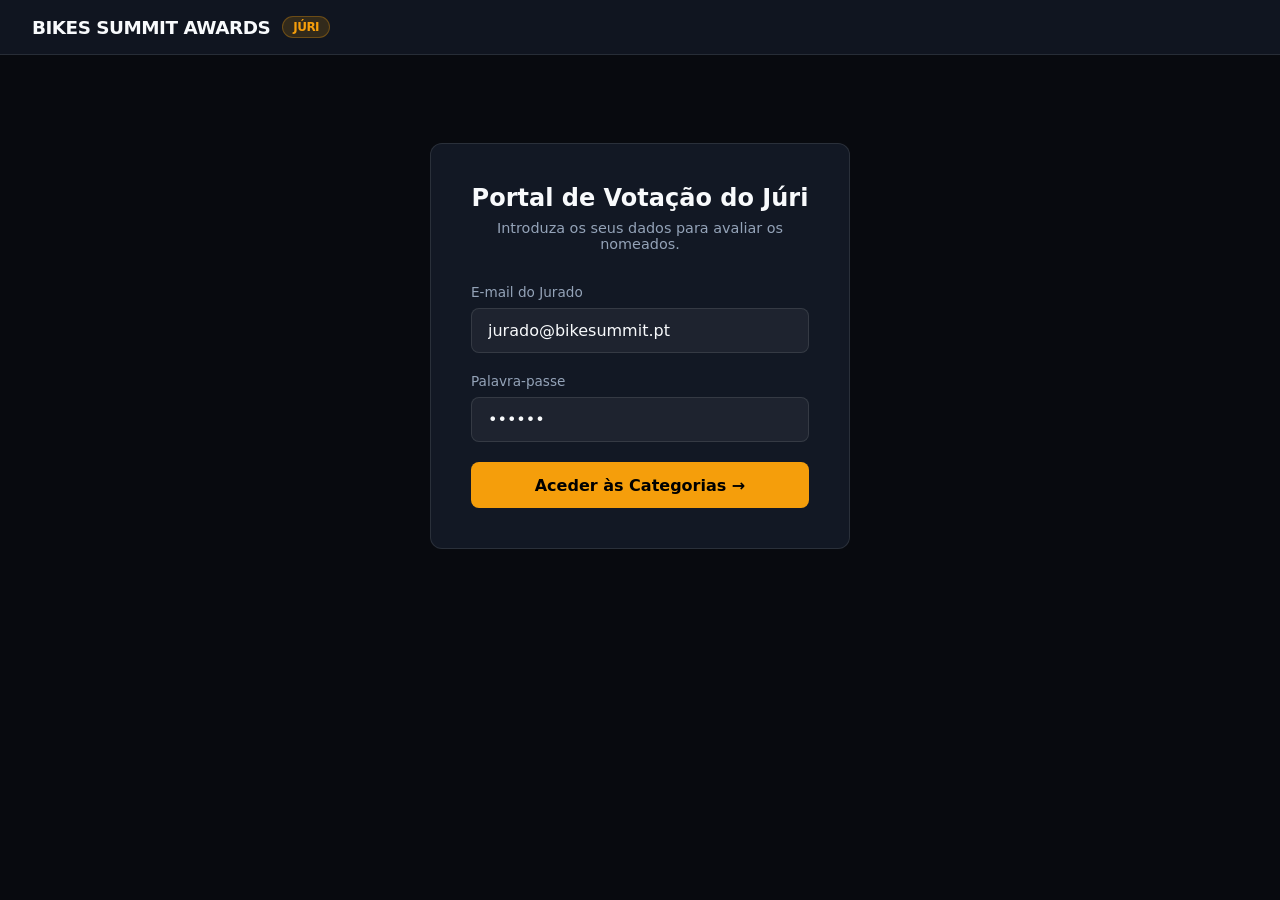
==== jurado/index.html @ 0ef6149d "Rename jurado.html to index.html" ====
<!DOCTYPE html>
<html lang="pt">
<head>
  <meta charset="UTF-8">
  <meta name="viewport" content="width=device-width, initial-scale=1.0">
  <title>Bikes Summit Awards — Portal de Votação do Júri</title>
  <style>
    :root {
      --bg-dark: #080a0f;
      --bg-card: #121824;
      --bg-card-inner: #0b0e17;
      --border-color: rgba(255, 255, 255, 0.1);
      --text-main: #f8fafc;
      --text-muted: #94a3b8;
      --accent-gold: #f59e0b;
      --accent-gold-hover: #d97706;
      --accent-green: #10b981;
      --accent-red: #ef4444;
      --accent-purple: #8b5cf6;
      --radius: 12px;
      --font: system-ui, -apple-system, BlinkMacSystemFont, 'Segoe UI', Roboto, sans-serif;
    }

    * { box-sizing: border-box; margin: 0; padding: 0; font-family: var(--font); }
    body { background-color: var(--bg-dark); color: var(--text-main); min-height: 100vh; display: flex; flex-direction: column; }

    header {
      background-color: rgba(18, 24, 36, 0.85);
      backdrop-filter: blur(12px);
      border-bottom: 1px solid var(--border-color);
      padding: 1rem 2rem;
      position: sticky;
      top: 0;
      z-index: 100;
      display: flex;
      justify-content: space-between;
      align-items: center;
    }

    .brand { display: flex; align-items: center; gap: 12px; font-weight: 800; font-size: 1.15rem; letter-spacing: -0.5px; }
    .brand-badge {
      background: rgba(245, 158, 11, 0.15);
      color: var(--accent-gold);
      border: 1px solid rgba(245, 158, 11, 0.3);
      padding: 3px 10px;
      border-radius: 20px;
      font-size: 0.75rem;
      text-transform: uppercase;
      font-weight: 700;
    }

    .user-info { display: none; align-items: center; gap: 16px; }
    .user-email { font-size: 0.875rem; color: var(--text-muted); }
    .btn-logout {
      background: transparent; border: 1px solid var(--border-color);
      color: var(--text-muted); padding: 6px 14px; border-radius: 6px; cursor: pointer;
    }

    .container { max-width: 1240px; width: 100%; margin: 0 auto; padding: 2.5rem 1.5rem; flex: 1; }
    .view-screen { display: none; }
    .view-screen.active { display: block; }

    /* Login */
    .login-wrapper {
      max-width: 420px; margin: 3rem auto; background: var(--bg-card);
      border: 1px solid var(--border-color); border-radius: var(--radius); padding: 2.5rem;
    }
    .login-header { text-align: center; margin-bottom: 2rem; }
    .form-group { margin-bottom: 1.25rem; }
    .form-group label { display: block; font-size: 0.85rem; margin-bottom: 0.5rem; color: var(--text-muted); }
    .form-group input {
      width: 100%; padding: 0.75rem 1rem; background: rgba(255, 255, 255, 0.05);
      border: 1px solid var(--border-color); border-radius: 8px; color: var(--text-main); font-size: 1rem;
    }

    .btn-primary {
      width: 100%; background: var(--accent-gold); color: #000; font-weight: 700;
      padding: 0.85rem; border: none; border-radius: 8px; cursor: pointer; font-size: 1rem;
    }

    /* Dashboard */
    .page-title { font-size: 2rem; font-weight: 800; margin-bottom: 0.5rem; }
    .page-subtitle { color: var(--text-muted); font-size: 1rem; margin-bottom: 2rem; }
    .categories-grid { display: grid; grid-template-columns: repeat(auto-fill, minmax(360px, 1fr)); gap: 1.5rem; }

    .category-card {
      background: var(--bg-card); border: 1px solid var(--border-color);
      border-radius: var(--radius); padding: 1.75rem; display: flex; flex-direction: column; justify-content: space-between;
      transition: transform 0.2s, border-color 0.2s;
    }
    .category-card:hover { border-color: rgba(245, 158, 11, 0.4); transform: translateY(-3px); }

    .category-type-tag {
      font-size: 0.7rem; font-weight: 700; text-transform: uppercase; padding: 3px 8px; border-radius: 4px; display: inline-block; margin-bottom: 0.75rem;
    }
    .type-juri { background: rgba(245, 158, 11, 0.15); color: var(--accent-gold); border: 1px solid rgba(245, 158, 11, 0.3); }
    .type-popular { background: rgba(139, 92, 246, 0.15); color: var(--accent-purple); border: 1px solid rgba(139, 92, 246, 0.3); }

    .category-title { font-size: 1.2rem; font-weight: 700; margin-bottom: 0.5rem; }
    .category-desc { color: var(--text-muted); font-size: 0.875rem; margin-bottom: 1.5rem; line-height: 1.4; }

    .status-badge { font-size: 0.75rem; font-weight: 700; padding: 3px 8px; border-radius: 10px; text-transform: uppercase; }
    .status-pending { background: rgba(148, 163, 184, 0.15); color: var(--text-muted); }
    .status-completed { background: rgba(16, 185, 129, 0.15); color: var(--accent-green); }

    .btn-secondary {
      background: rgba(255, 255, 255, 0.05); border: 1px solid var(--border-color);
      color: var(--text-main); padding: 0.75rem 1rem; border-radius: 8px; cursor: pointer; font-weight: 600; width: 100%;
    }

    /* Voting View */
    .voting-header { display: flex; justify-content: space-between; align-items: flex-start; margin-bottom: 2rem; flex-wrap: wrap; gap: 1rem; }
    .back-btn { background: transparent; border: none; color: var(--accent-gold); font-weight: 600; cursor: pointer; margin-bottom: 0.5rem; }
    
    .counter-box {
      background: rgba(245, 158, 11, 0.1); border: 1px solid rgba(245, 158, 11, 0.3);
      padding: 0.75rem 1.25rem; border-radius: var(--radius); text-align: right;
    }

    .nominees-list { display: flex; flex-direction: column; gap: 1.5rem; margin-bottom: 2.5rem; }
    
    .nominee-card {
      background: var(--bg-card); border: 1px solid var(--border-color);
      border-radius: var(--radius); overflow: hidden; display: flex; flex-direction: column; transition: all 0.2s;
    }
    .nominee-card.approved { border-color: var(--accent-green); }
    .nominee-card.rejected { border-color: var(--accent-red); opacity: 0.6; }

    /* Layout Ajustado da Linha de Cabeçalho do Nomeado */
    .nominee-header-row {
      display: flex; justify-content: space-between; align-items: center; gap: 1.5rem; padding: 1.25rem; border-bottom: 1px solid var(--border-color);
      flex-wrap: wrap;
    }
    
    .nominee-info-group {
      display: flex; align-items: center; gap: 1.25rem; flex: 1; min-width: 280px;
    }

    .nominee-img-thumb {
      width: 90px; height: 90px; border-radius: 8px; background: #1e293b center/cover; flex-shrink: 0;
    }

    .nominee-main-info { flex: 1; }
    .nominee-title { font-weight: 700; font-size: 1.2rem; margin-bottom: 0.2rem; }
    .nominee-sub { color: var(--accent-gold); font-size: 0.8rem; font-weight: 600; text-transform: uppercase; margin-bottom: 0.4rem; }
    .nominee-desc { color: var(--text-muted); font-size: 0.875rem; line-height: 1.4; }

    /* Botões de Ação Perfeitamente Alinhados */
    .vote-actions {
      display: flex; align-items: center; gap: 0.75rem; flex-shrink: 0; margin-left: auto;
    }

    .btn-action {
      min-width: 115px; height: 42px; display: inline-flex; align-items: center; justify-content: center; gap: 6px;
      padding: 0 1.25rem; border-radius: 8px; border: 1px solid var(--border-color);
      background: rgba(255, 255, 255, 0.03); color: var(--text-muted); font-weight: 700; cursor: pointer;
      font-size: 0.875rem; transition: all 0.2s ease; white-space: nowrap;
    }
    .btn-action.approve:hover, .btn-action.approve.active { background: var(--accent-green); color: #000; border-color: var(--accent-green); }
    .btn-action.reject:hover, .btn-action.reject.active { background: var(--accent-red); color: #fff; border-color: var(--accent-red); }

    /* Caixa de Declaração de Apoio */
    .declaration-box {
      background: var(--bg-card-inner); border-top: 1px solid var(--border-color);
      padding: 1.25rem; font-size: 0.875rem; line-height: 1.6; color: #cbd5e1;
    }

    .declaration-header {
      display: flex; justify-content: space-between; align-items: center; margin-bottom: 0.75rem;
    }

    .declaration-title {
      font-size: 0.85rem; font-weight: 700; color: var(--accent-gold); text-transform: uppercase;
      letter-spacing: 0.5px; display: flex; align-items: center; gap: 6px;
    }

    .declaration-text {
      max-height: 180px; overflow-y: auto; padding-right: 0.5rem; color: #94a3b8; font-style: normal;
    }
    
    .declaration-text::-webkit-scrollbar { width: 4px; }
    .declaration-text::-webkit-scrollbar-thumb { background: rgba(255,255,255,0.2); border-radius: 4px; }

    .bottom-bar {
      position: sticky; bottom: 1.5rem; background: rgba(18, 24, 36, 0.95);
      border: 1px solid var(--border-color); border-radius: var(--radius); padding: 1.25rem 2rem;
      display: flex; justify-content: space-between; align-items: center; backdrop-filter: blur(10px);
    }
  </style>
</head>
<body>

  <header>
    <div class="brand">
      <span>BIKES SUMMIT AWARDS</span>
      <span class="brand-badge">Júri</span>
    </div>
    <div class="user-info" id="userInfo">
      <span class="user-email" id="displayEmail">jurado@bikesummit.pt</span>
      <button class="btn-logout" onclick="logout()">Sair</button>
    </div>
  </header>

  <div class="container">

    <div id="loginView" class="view-screen active">
      <div class="login-wrapper">
        <div class="login-header">
          <h2>Portal de Votação do Júri</h2>
          <p style="color: var(--text-muted); font-size: 0.9rem; margin-top: 0.5rem;">Introduza os seus dados para avaliar os nomeados.</p>
        </div>
        <form onsubmit="handleLogin(event)">
          <div class="form-group">
            <label>E-mail do Jurado</label>
            <input type="email" id="email" value="jurado@bikesummit.pt" required>
          </div>
          <div class="form-group">
            <label>Palavra-passe</label>
            <input type="password" value="123456" required>
          </div>
          <button type="submit" class="btn-primary">Aceder às Categorias →</button>
        </form>
      </div>
    </div>

    <div id="categoriesView" class="view-screen">
      <h1 class="page-title">Categorias em Avaliação</h1>
      <p class="page-subtitle">Examine a Declaração de Apoio de cada candidatura e aprove todos os nomeados com mérito demonstrado.</p>
      <div class="categories-grid" id="categoriesGrid"></div>
    </div>

    <div id="nomineesView" class="view-screen">
      <div class="voting-header">
        <div>
          <button class="back-btn" onclick="showCategories()">← Voltar às Categorias</button>
          <h1 class="page-title" id="currentCategoryTitle">Categoria</h1>
          <span id="currentCategoryType" class="category-type-tag"></span>
        </div>
        <div class="counter-box">
          <div style="font-size: 0.8rem; color: var(--text-muted);">Aprovados nesta categoria</div>
          <div style="font-size: 1.5rem; font-weight: 800; color: var(--accent-green);" id="approvedCount">0</div>
        </div>
      </div>

      <div class="nominees-list" id="nomineesGrid"></div>

      <div class="bottom-bar">
        <div style="font-size: 0.875rem; color: var(--text-muted);" id="ruleExplanation"></div>
        <button class="btn-primary" style="width: auto; padding: 0.75rem 2rem;" onclick="saveCategoryVotes()">
          Finalizar Categoria
        </button>
      </div>
    </div>

  </div>

  <script>
    const sampleDeclarationText1 = `A candidatura da Specialized Portugal destaca-se pelo trabalho rigoroso e de liderança demonstrado na indústria do ciclismo nacional ao longo do último ano. No que respeita ao critério de Inovação de Produto e Engenharia, a entidade evidenciou um nível de excelência notável através da introdução de soluções de assistência elétrica de última geração e quadros com geometria otimizada, garantindo ganhos significativos em segurança, ergonomia e eficiência aerodinâmica.

Em termos de Impacto no Mercado e Desenvolvimento do Retalho, a marca implementou um plano estratégico de capacitação das lojas parceiras em território nacional, promovendo um serviço técnico pós-venda padronizado e de alta fidelidade que elevou substancialmente a satisfação do consumidor final.

Adicionalmente, cumpre salientar o mérito no critério de Responsabilidade Social e Promoção da Modalidade. A candidatura comprovou o investimento ativo em programas de consciencialização rodoviária para ciclistas urbanos e o patrocínio direto a formações jovens de ciclismo de formação. Todas as metas de sustentabilidade propostas no regulamento foram amplamente superadas, com a transição para embalagens 100% recicláveis na distribuição nacional. Pela consistência técnica, visão de futuro e contribuição inequívoca para o ecossistema do ciclismo em Portugal, esta indicação reúne todos os requisitos para ser reconhecida com o galardão do Bikes Summit Awards.`;

    const sampleDeclarationText2 = `O Douro Granfondo apresenta uma candidatura exemplar que consubstancia a máxima expressão de qualidade organizacional, apuro técnico e valorização do património nacional através do desporto. Atendendo aos critérios de Qualidade Organizacional e Segurança, a estrutura do evento demonstrou capacidade de gestão logística de topo, mobilizando meios de socorro, corte rodoviário articulado com as forças de segurança e uma rede de abastecimentos rigorosamente planeada para mais de 3.000 atletas.

No vetor do Impacto Económico e Turístico, a iniciativa comprovou um preenchimento hoteleiro superior a 95% em toda a região do Alto Douro Vinhateiro durante o fim de semana da prova, gerando um retorno financeiro direto de elevado relevo para a restauração e comércio local.

Relativamente à Experiência do Participante e Inclusão, os inquéritos de satisfação anexados à candidatura evidenciam um índice de aprovação global de 94%, destacando a excelência do acolhimento, a sinalização exemplar dos percursos e o incentivo à participação de atletas femininas através de pelotões de apoio dedicados. A aposta na neutralidade de carbono do evento, com recolha seletiva de resíduos em todos os pontos do percurso, consolida o seu caráter inovador e sustentável, justificando integralmente o mérito para atribuição do prémio nesta edição.`;

    const sampleDeclarationText3 = `A candidatura do SRAM Transmission T-Type reflete uma verdadeira revolução na mecânica de transmissões para BTT. Sob os critérios de Inovação Disruptiva e Resistência Mecânica, a eliminação do carreteto de desafinação (patim) tradicional e a fixação direta ao eixo da roda estabeleceu um novo padrão de fiabilidade em condições extremas de piso e lama.

No que concerne ao Critério de Aplicabilidade e Segurança do Utilizador, os testes práticos demonstraram trocas de mudança fluidas sob carga máxima sem perda de tração ou desgaste prematuro da corrente. A facilidade de configuração e a integração com ecossistemas eletrónicos de telemetria reforçam a relevância técnica deste produto para atletas amadores e profissionais. Por estes fundamentos e pelo impacto gerado na indústria global, a indicação apresenta mérito indiscutível.`;

    const sampleDeclarationText4 = `A candidatura da Bikes & Beer Store evidencia um modelo de negócio inovador que reinventou o conceito de loja de bicicletas tradicional em Portugal. Nos critérios de Atendimento e Experiência do Cliente, o espaço combina uma oficina técnica certificada com uma zona comunitária de convivência para ciclistas, aumentando a taxa de retenção de clientes em 40% no último ano.

A nível de Responsabilidade Local e Atividades Comunitárias, o retalhista dinamiza passeios semanais gratuitos, workshops de mecânica básica para iniciantes e campanhas de promoção da mobilidade suave. A avaliação de satisfação do consumidor e o acompanhamento pós-venda exemplares justificam plenary o reconhecimento nesta categoria.`;

    const sampleDeclarationText5 = `O atleta destacou-se nesta temporada por uma prestação desportiva irrepreensível no panorama internacional, conquistando posições de pódio em etapas do circuito mundial e elevando as cores nacionais. Quanto aos critérios de Desempenho Desportivo e Fair Play, evidenciou constante resiliência, espírito de equipa e conduta ética irrepreensível perante adversários e regulamentos.

Adicionalmente, tem sido uma figura ativa na promoção do desporto jovem, participando voluntariamente em palestras de motivação e treinos abertos a escolas de ciclismo local. O seu compromisso com os valores do desporto faz desta candidatura uma referência indiscutível para o prémio do Júri.`;

    const sampleDeclarationText6 = `A iniciativa Ciclismo para Todos destacou-se pelo impacto direto na integração social e promoção da acessibilidade através da bicicleta. Atendendo aos critérios de Impacto Social e Sustentabilidade, o projeto adaptou dezenas de triciclos e bicicletas para pessoas com mobilidade reduzida, permitindo a utilização gratuita em parques urbanos e ciclovias regionais.

O envolvimento de voluntários comunitários e a parceria com instituições de solidariedade social garantiram uma abrangência superior a 1.200 beneficiários diretos ao longo dos últimos doze meses. A fundamentação apresentada demonstra um valor transformador e humanitário excecional.`;

    const categories = [
      {
        id: 'cat-1',
        title: 'Marca de Bicicletas do Ano',
        type: 'juri',
        ruleText: '🏆 Decisão do Júri: Os 3 candidatos mais votados no total dos júris sobem ao Pódio (1º, 2º e 3º Lugar).',
        description: 'Marcas que se destacaram em inovação, desempenho no mercado e qualidade de construção.',
        status: 'pending',
        nominees: [
          { id: 'n101', name: 'Specialized Portugal', sub: 'Estrada & E-Bikes', desc: 'Lançamento de modelos de alta performance e investimento em lojas parceiras.', img: 'https://images.unsplash.com/photo-1485965120184-e220f721d03e?w=400&q=80', declaration: sampleDeclarationText1, status: null },
          { id: 'n102', name: 'Canyon Bicycles', sub: 'Inovação Direta', desc: 'Expansão da rede de oficinas autorizadas e quadros ultraleves.', img: 'https://images.unsplash.com/photo-1532298229144-0ec0c57515c7?w=400&q=80', declaration: sampleDeclarationText1, status: null },
          { id: 'n103', name: 'Orbea', sub: 'Personalização', desc: 'Programa MyO e forte ligação às comunidades de gravel.', img: 'https://images.unsplash.com/photo-1507035895480-2b3156c31fc8?w=400&q=80', declaration: sampleDeclarationText1, status: null },
          { id: 'n104', name: 'Trek Bicycles', sub: 'Segurança & BTT', desc: 'Implementação global de tecnologia de proteção e novas geometrias.', img: 'https://images.unsplash.com/photo-1576435728678-68d0fbf94e91?w=400&q=80', declaration: sampleDeclarationText1, status: null }
        ]
      },
      {
        id: 'cat-2',
        title: 'Evento do Ano',
        type: 'popular',
        ruleText: '🗳️ Seleção para Voto Popular: Os 5 mais votados pelo Júri avançam para a votação do público.',
        description: 'Provas, granfondos ou festivais de ciclismo com maior impacto e organização técnica exemplar.',
        status: 'pending',
        nominees: [
          { id: 'n201', name: 'Douro Granfondo', sub: 'Estrada', desc: 'Mais de 3.000 participantes numa das etapas mais cénicas do país.', img: 'https://images.unsplash.com/photo-1511994298241-608e28f14fde?w=400&q=80', declaration: sampleDeclarationText2, status: null },
          { id: 'n202', name: 'Algarve Bike Challenge', sub: 'BTT Etapas', desc: 'Prova de referência internacional por etapas no sul de Portugal.', img: 'https://images.unsplash.com/photo-1576435728678-68d0fbf94e91?w=400&q=80', declaration: sampleDeclarationText2, status: null },
          { id: 'n203', name: 'Lisboa Bike Camp', sub: 'Urbano & Festival', desc: 'Feira, workshops e mobilidade ativa no centro da capital.', img: 'https://images.unsplash.com/photo-1485965120184-e220f721d03e?w=400&q=80', declaration: sampleDeclarationText2, status: null },
          { id: 'n204', name: 'Gravel Azores Challenge', sub: 'Gravel / Aventura', desc: 'Experiência única nas paisagens vulcânicas das ilhas.', img: 'https://images.unsplash.com/photo-1507035895480-2b3156c31fc8?w=400&q=80', declaration: sampleDeclarationText2, status: null }
        ]
      },
      {
        id: 'cat-3',
        title: 'Inovação Tecnológica',
        type: 'juri',
        ruleText: '🏆 Decisão do Júri: Os 3 candidatos mais votados no total dos júris sobem ao Pódio (1º, 2º e 3º Lugar).',
        description: 'Componentes, gadgets ou soluções digitais que revolucionaram o setor do ciclismo.',
        status: 'pending',
        nominees: [
          { id: 'n301', name: 'SRAM Transmission T-Type', sub: 'Transmissão', desc: 'Design sem dropout com fixação direta ao eixo do quadro.', img: 'https://images.unsplash.com/photo-1576435728678-68d0fbf94e91?w=400&q=80', declaration: sampleDeclarationText3, status: null },
          { id: 'n302', name: 'Garmin Varia Camera Radar', sub: 'Segurança', desc: 'Radar de aproximação traseira com gravação contínua em HD.', img: 'https://images.unsplash.com/photo-1507035895480-2b3156c31fc8?w=400&q=80', declaration: sampleDeclarationText3, status: null },
          { id: 'n303', name: 'Bosch ABS eBike', sub: 'Travagem', desc: 'Sistema antibloqueio adaptado para e-bikes urbanas e de carga.', img: 'https://images.unsplash.com/photo-1511994298241-608e28f14fde?w=400&q=80', declaration: sampleDeclarationText3, status: null }
        ]
      },
      {
        id: 'cat-4',
        title: 'Loja / Retalhista do Ano',
        type: 'popular',
        ruleText: '🗳️ Seleção para Voto Popular: Os 5 mais votados pelo Júri avançam para a votação do público.',
        description: 'Lojas físicas ou online que se destacam pelo serviço, apoio técnico e experiência de cliente.',
        status: 'pending',
        nominees: [
          { id: 'n401', name: 'Bikes & Beer Store', sub: 'Conceito / Lisboa', desc: 'Oficina especializada associada a espaço de convivência para ciclistas.', img: 'https://images.unsplash.com/photo-1532298229144-0ec0c57515c7?w=400&q=80', declaration: sampleDeclarationText4, status: null },
          { id: 'n402', name: 'Cilindro Bike Shop', sub: 'Porto', desc: 'Serviço de biomecânica avançado e atendimento personalizado.', img: 'https://images.unsplash.com/photo-1485965120184-e220f721d03e?w=400&q=80', declaration: sampleDeclarationText4, status: null },
          { id: 'n403', name: 'VeloDigital Online', sub: 'E-commerce', desc: 'Entregas em 24h e suporte ao cliente em tempo real.', img: 'https://images.unsplash.com/photo-1576435728678-68d0fbf94e91?w=400&q=80', declaration: sampleDeclarationText4, status: null }
        ]
      },
      {
        id: 'cat-5',
        title: 'Atleta do Ano',
        type: 'juri',
        ruleText: '🏆 Decisão do Júri: Os 3 candidatos mais votados no total dos júris sobem ao Pódio (1º, 2º e 3º Lugar).',
        description: 'Ciclistas que demonstraram resultados desportivos excecionais e valores éticos exemplares.',
        status: 'pending',
        nominees: [
          { id: 'n501', name: 'João Almeida', sub: 'Ciclismo de Estrada', desc: 'Resultados de topo em grandes voltas e provas internacionais.', img: 'https://images.unsplash.com/photo-1507035895480-2b3156c31fc8?w=400&q=80', declaration: sampleDeclarationText5, status: null },
          { id: 'n502', name: 'Iúri Leitão', sub: 'Pista & Estrada', desc: 'Títulos mundiais e europeus no ciclismo de pista.', img: 'https://images.unsplash.com/photo-1511994298241-608e28f14fde?w=400&q=80', declaration: sampleDeclarationText5, status: null },
          { id: 'n503', name: 'Raquel Queirós', sub: 'BTT Cross-Country', desc: 'Domínio nacional e presença assídua na Taça do Mundo.', img: 'https://images.unsplash.com/photo-1532298229144-0ec0c57515c7?w=400&q=80', declaration: sampleDeclarationText5, status: null }
        ]
      },
      {
        id: 'cat-6',
        title: 'Projeto Social & Sustentabilidade',
        type: 'popular',
        ruleText: '🗳️ Seleção para Voto Popular: Os 5 mais votados pelo Júri avançam para a votação do público.',
        description: 'Projetos e iniciativas de impacto social, mobilidade sustentável e inclusão através da bicicleta.',
        status: 'pending',
        nominees: [
          { id: 'n601', name: 'Ciclismo para Todos', sub: 'Inclusão Social', desc: 'Adaptação de bicicletas para pessoas com mobilidade reduzida.', img: 'https://images.unsplash.com/photo-1485965120184-e220f721d03e?w=400&q=80', declaration: sampleDeclarationText6, status: null },
          { id: 'n602', name: 'Escolas de Pedal Sustentável', sub: 'Educação', desc: 'Formação rodoviária e incentivo ao uso da bicicleta em escolas primárias.', img: 'https://images.unsplash.com/photo-1576435728678-68d0fbf94e91?w=400&q=80', declaration: sampleDeclarationText6, status: null },
          { id: 'n603', name: 'Oficinas Comunitárias Recicla-Bike', sub: 'Economia Circular', desc: 'Recuperação e doação de bicicletas usadas para comunidades vulneráveis.', img: 'https://images.unsplash.com/photo-1507035895480-2b3156c31fc8?w=400&q=80', declaration: sampleDeclarationText6, status: null }
        ]
      }
    ];

    let currentCategoryId = null;

    function switchScreen(id) {
      document.querySelectorAll('.view-screen').forEach(e => e.classList.remove('active'));
      document.getElementById(id).classList.add('active');
    }

    function handleLogin(e) {
      e.preventDefault();
      document.getElementById('displayEmail').innerText = document.getElementById('email').value;
      document.getElementById('userInfo').style.display = 'flex';
      renderCategories();
      switchScreen('categoriesView');
    }

    function logout() {
      document.getElementById('userInfo').style.display = 'none';
      switchScreen('loginView');
    }

    function renderCategories() {
      const grid = document.getElementById('categoriesGrid');
      grid.innerHTML = categories.map(cat => {
        const approvedCount = cat.nominees.filter(n => n.status === 'approved').length;
        const typeBadge = cat.type === 'juri' 
          ? '<span class="category-type-tag type-juri">🏆 Decisão do Júri (Top 3)</span>'
          : '<span class="category-type-tag type-popular">🗳️ Apuramento Público (Top 5)</span>';

        const statusBadge = cat.status === 'completed'
          ? '<span class="status-badge status-completed">Concluída</span>'
          : '<span class="status-badge status-pending">Pendente</span>';

        return `
          <div class="category-card">
            <div>
              <div style="display:flex; justify-content:space-between; align-items:flex-start;">
                ${typeBadge}
                ${statusBadge}
              </div>
              <h3 class="category-title">${cat.title}</h3>
              <p class="category-desc">${cat.description}</p>
            </div>
            <div>
              <p style="font-size:0.85rem; color:var(--accent-green); margin-bottom:0.75rem; font-weight:700;">
                ✓ ${approvedCount} Indicados Aprovados
              </p>
              <button class="btn-secondary" onclick="openCategory('${cat.id}')">
                ${cat.status === 'completed' ? 'Rever / Alterar Votos' : 'Avaliar Indicados →'}
              </button>
            </div>
          </div>
        `;
      }).join('');
    }

    function openCategory(id) {
      currentCategoryId = id;
      const cat = categories.find(c => c.id === id);
      document.getElementById('currentCategoryTitle').innerText = cat.title;
      
      const typeLabel = document.getElementById('currentCategoryType');
      typeLabel.innerText = cat.type === 'juri' ? 'Decisão Final Júri' : 'Apuramento Voto Popular';
      typeLabel.className = `category-type-tag ${cat.type === 'juri' ? 'type-juri' : 'type-popular'}`;

      document.getElementById('ruleExplanation').innerText = cat.ruleText;

      renderNominees();
      switchScreen('nomineesView');
    }

    function showCategories() {
      renderCategories();
      switchScreen('categoriesView');
    }

    function renderNominees() {
      const cat = categories.find(c => c.id === currentCategoryId);
      const approved = cat.nominees.filter(n => n.status === 'approved').length;
      document.getElementById('approvedCount').innerText = approved;

      const list = document.getElementById('nomineesGrid');
      list.innerHTML = cat.nominees.map(n => {
        let cardClass = 'nominee-card';
        if (n.status === 'approved') cardClass += ' approved';
        if (n.status === 'rejected') cardClass += ' rejected';

        return `
          <div class="${cardClass}">
            <div class="nominee-header-row">
              <div class="nominee-info-group">
                <div class="nominee-img-thumb" style="background-image: url('${n.img}')"></div>
                <div class="nominee-main-info">
                  <h3 class="nominee-title">${n.name}</h3>
                  <div class="nominee-sub">${n.sub}</div>
                  <p class="nominee-desc">${n.desc}</p>
                </div>
              </div>
              <div class="vote-actions">
                <button class="btn-action approve ${n.status === 'approved' ? 'active' : ''}" onclick="toggleVote('${n.id}', 'approved')">
                  ✓ Aprovar
                </button>
                <button class="btn-action reject ${n.status === 'rejected' ? 'active' : ''}" onclick="toggleVote('${n.id}', 'rejected')">
                  ✕ Reprovar
                </button>
              </div>
            </div>
            
            <div class="declaration-box">
              <div class="declaration-header">
                <span class="declaration-title">📜 Declaração de Apoio & Exposição de Mérito (Quem Indica)</span>
                <span style="font-size:0.75rem; color:var(--text-muted);">250 Palavras</span>
              </div>
              <div class="declaration-text">
                ${n.declaration}
              </div>
            </div>
          </div>
        `;
      }).join('');
    }

    function toggleVote(nomineeId, action) {
      const cat = categories.find(c => c.id === currentCategoryId);
      const nominee = cat.nominees.find(n => n.id === nomineeId);

      if (action === 'approved') {
        nominee.status = nominee.status === 'approved' ? null : 'approved';
      } else {
        nominee.status = nominee.status === 'rejected' ? null : 'rejected';
      }

      renderNominees();
    }

    function saveCategoryVotes() {
      const cat = categories.find(c => c.id === currentCategoryId);
      cat.status = 'completed';
      showCategories();
    }
  </script>
</body>
</html>
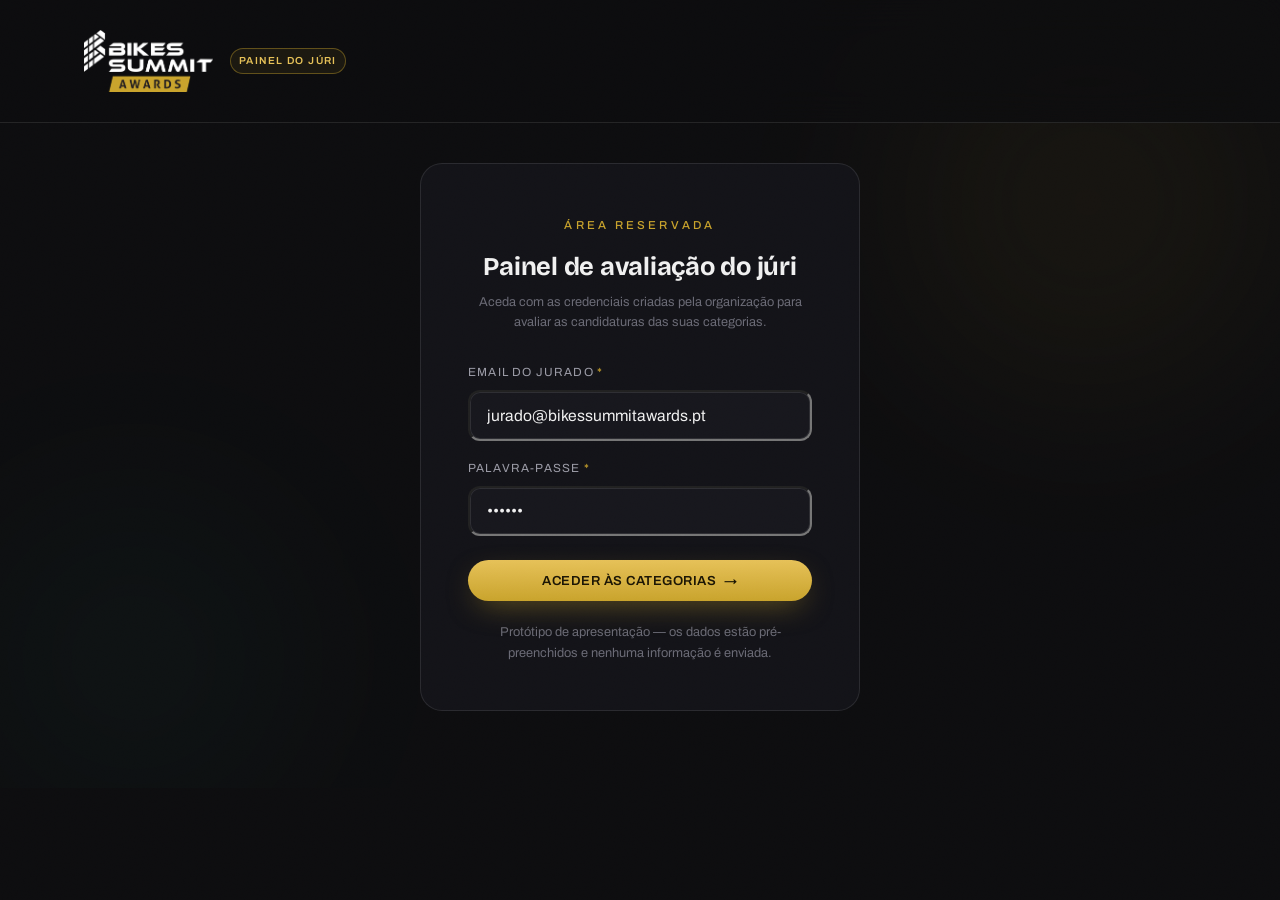
==== commit 237b641b: "Add files via upload" ====
--- a/jurado/index.html
+++ b/jurado/index.html
@@ -1,510 +1,130 @@
 <!DOCTYPE html>
-<html lang="pt">
+<html lang="pt-PT">
 <head>
-  <meta charset="UTF-8">
-  <meta name="viewport" content="width=device-width, initial-scale=1.0">
-  <title>Bikes Summit Awards — Portal de Votação do Júri</title>
-  <style>
-    :root {
-      --bg-dark: #080a0f;
-      --bg-card: #121824;
-      --bg-card-inner: #0b0e17;
-      --border-color: rgba(255, 255, 255, 0.1);
-      --text-main: #f8fafc;
-      --text-muted: #94a3b8;
-      --accent-gold: #f59e0b;
-      --accent-gold-hover: #d97706;
-      --accent-green: #10b981;
-      --accent-red: #ef4444;
-      --accent-purple: #8b5cf6;
-      --radius: 12px;
-      --font: system-ui, -apple-system, BlinkMacSystemFont, 'Segoe UI', Roboto, sans-serif;
-    }
+  <meta charset="UTF-8" />
+  <meta name="viewport" content="width=device-width, initial-scale=1.0" />
+  <meta name="robots" content="noindex, nofollow" />
+  <title>Painel do Júri — Bikes Summit Awards</title>
+  <meta name="description" content="Área reservada aos jurados dos Bikes Summit Awards. Avaliação das candidaturas por categoria." />
+  <link rel="preconnect" href="https://fonts.googleapis.com" />
+  <link rel="preconnect" href="https://fonts.gstatic.com" crossorigin />
+  <link href="https://fonts.googleapis.com/css2?family=Archivo:wght@400;500;600;700&family=Bricolage+Grotesque:opsz,wght@12..96,600;12..96,700;12..96,800&display=swap" rel="stylesheet" />
+  <link rel="stylesheet" href="../assets/css/style.css" />
+  <link rel="stylesheet" href="panel.css" />
+</head>
+<body class="pnl-body">
 
-    * { box-sizing: border-box; margin: 0; padding: 0; font-family: var(--font); }
-    body { background-color: var(--bg-dark); color: var(--text-main); min-height: 100vh; display: flex; flex-direction: column; }
+<!-- [ELEMENTOR] HEADER — painel do júri (área reservada, sem navegação pública) -->
+<header class="bsa-header bsa-header--panel">
+  <div class="bsa-container bsa-header__inner">
+    <a class="bsa-logo" href="../index.html" aria-label="Bikes Summit Awards — início">
+      <img src="../assets/img/logo-light.png" alt="Bikes Summit Awards" />
+    </a>
+    <span class="pnl-tag">Painel do Júri</span>
+    <div class="pnl-user" id="pnl-user" hidden>
+      <span class="pnl-user__mail" id="pnl-mail">jurado@bikessummitawards.pt</span>
+      <button class="bsa-btn bsa-btn--ghost bsa-btn--sm" type="button" id="pnl-logout">Sair</button>
+    </div>
+  </div>
+</header>
 
-    header {
-      background-color: rgba(18, 24, 36, 0.85);
-      backdrop-filter: blur(12px);
-      border-bottom: 1px solid var(--border-color);
-      padding: 1rem 2rem;
-      position: sticky;
-      top: 0;
-      z-index: 100;
-      display: flex;
-      justify-content: space-between;
-      align-items: center;
-    }
+<main class="pnl-main">
+  <div class="bsa-mesh" aria-hidden="true"></div>
 
-    .brand { display: flex; align-items: center; gap: 12px; font-weight: 800; font-size: 1.15rem; letter-spacing: -0.5px; }
-    .brand-badge {
-      background: rgba(245, 158, 11, 0.15);
-      color: var(--accent-gold);
-      border: 1px solid rgba(245, 158, 11, 0.3);
-      padding: 3px 10px;
-      border-radius: 20px;
-      font-size: 0.75rem;
-      text-transform: uppercase;
-      font-weight: 700;
-    }
+  <!-- =========================================================
+       [ELEMENTOR] VISTA 1 — Autenticação
+       ========================================================= -->
+  <section class="pnl-view is-active" id="view-login">
+    <div class="bsa-container pnl-login">
+      <div class="bsa-form-card pnl-login__card">
+        <span class="bsa-eyebrow is-center">Área reservada</span>
+        <h1 class="bsa-h3 pnl-login__title">Painel de avaliação do júri</h1>
+        <p class="bsa-hint pnl-login__sub">Aceda com as credenciais criadas pela organização para avaliar as candidaturas das suas categorias.</p>
 
-    .user-info { display: none; align-items: center; gap: 16px; }
-    .user-email { font-size: 0.875rem; color: var(--text-muted); }
-    .btn-logout {
-      background: transparent; border: 1px solid var(--border-color);
-      color: var(--text-muted); padding: 6px 14px; border-radius: 6px; cursor: pointer;
-    }
+        <form id="pnl-form" class="pnl-form" novalidate>
+          <div class="bsa-field">
+            <label class="bsa-label" for="pnl-email">Email do jurado <span class="req">*</span></label>
+            <input class="bsa-input" id="pnl-email" type="email" value="jurado@bikessummitawards.pt" required />
+          </div>
+          <div class="bsa-field">
+            <label class="bsa-label" for="pnl-pass">Palavra-passe <span class="req">*</span></label>
+            <input class="bsa-input" id="pnl-pass" type="password" value="123456" required />
+          </div>
+          <button class="bsa-btn bsa-btn--gold bsa-btn--block" type="submit">
+            Aceder às categorias <span class="bsa-arrow" aria-hidden="true">→</span>
+          </button>
+        </form>
 
-    .container { max-width: 1240px; width: 100%; margin: 0 auto; padding: 2.5rem 1.5rem; flex: 1; }
-    .view-screen { display: none; }
-    .view-screen.active { display: block; }
-
-    /* Login */
-    .login-wrapper {
-      max-width: 420px; margin: 3rem auto; background: var(--bg-card);
-      border: 1px solid var(--border-color); border-radius: var(--radius); padding: 2.5rem;
-    }
-    .login-header { text-align: center; margin-bottom: 2rem; }
-    .form-group { margin-bottom: 1.25rem; }
-    .form-group label { display: block; font-size: 0.85rem; margin-bottom: 0.5rem; color: var(--text-muted); }
-    .form-group input {
-      width: 100%; padding: 0.75rem 1rem; background: rgba(255, 255, 255, 0.05);
-      border: 1px solid var(--border-color); border-radius: 8px; color: var(--text-main); font-size: 1rem;
-    }
-
-    .btn-primary {
-      width: 100%; background: var(--accent-gold); color: #000; font-weight: 700;
-      padding: 0.85rem; border: none; border-radius: 8px; cursor: pointer; font-size: 1rem;
-    }
-
-    /* Dashboard */
-    .page-title { font-size: 2rem; font-weight: 800; margin-bottom: 0.5rem; }
-    .page-subtitle { color: var(--text-muted); font-size: 1rem; margin-bottom: 2rem; }
-    .categories-grid { display: grid; grid-template-columns: repeat(auto-fill, minmax(360px, 1fr)); gap: 1.5rem; }
-
-    .category-card {
-      background: var(--bg-card); border: 1px solid var(--border-color);
-      border-radius: var(--radius); padding: 1.75rem; display: flex; flex-direction: column; justify-content: space-between;
-      transition: transform 0.2s, border-color 0.2s;
-    }
-    .category-card:hover { border-color: rgba(245, 158, 11, 0.4); transform: translateY(-3px); }
-
-    .category-type-tag {
-      font-size: 0.7rem; font-weight: 700; text-transform: uppercase; padding: 3px 8px; border-radius: 4px; display: inline-block; margin-bottom: 0.75rem;
-    }
-    .type-juri { background: rgba(245, 158, 11, 0.15); color: var(--accent-gold); border: 1px solid rgba(245, 158, 11, 0.3); }
-    .type-popular { background: rgba(139, 92, 246, 0.15); color: var(--accent-purple); border: 1px solid rgba(139, 92, 246, 0.3); }
-
-    .category-title { font-size: 1.2rem; font-weight: 700; margin-bottom: 0.5rem; }
-    .category-desc { color: var(--text-muted); font-size: 0.875rem; margin-bottom: 1.5rem; line-height: 1.4; }
-
-    .status-badge { font-size: 0.75rem; font-weight: 700; padding: 3px 8px; border-radius: 10px; text-transform: uppercase; }
-    .status-pending { background: rgba(148, 163, 184, 0.15); color: var(--text-muted); }
-    .status-completed { background: rgba(16, 185, 129, 0.15); color: var(--accent-green); }
-
-    .btn-secondary {
-      background: rgba(255, 255, 255, 0.05); border: 1px solid var(--border-color);
-      color: var(--text-main); padding: 0.75rem 1rem; border-radius: 8px; cursor: pointer; font-weight: 600; width: 100%;
-    }
-
-    /* Voting View */
-    .voting-header { display: flex; justify-content: space-between; align-items: flex-start; margin-bottom: 2rem; flex-wrap: wrap; gap: 1rem; }
-    .back-btn { background: transparent; border: none; color: var(--accent-gold); font-weight: 600; cursor: pointer; margin-bottom: 0.5rem; }
-    
-    .counter-box {
-      background: rgba(245, 158, 11, 0.1); border: 1px solid rgba(245, 158, 11, 0.3);
-      padding: 0.75rem 1.25rem; border-radius: var(--radius); text-align: right;
-    }
-
-    .nominees-list { display: flex; flex-direction: column; gap: 1.5rem; margin-bottom: 2.5rem; }
-    
-    .nominee-card {
-      background: var(--bg-card); border: 1px solid var(--border-color);
-      border-radius: var(--radius); overflow: hidden; display: flex; flex-direction: column; transition: all 0.2s;
-    }
-    .nominee-card.approved { border-color: var(--accent-green); }
-    .nominee-card.rejected { border-color: var(--accent-red); opacity: 0.6; }
-
-    /* Layout Ajustado da Linha de Cabeçalho do Nomeado */
-    .nominee-header-row {
-      display: flex; justify-content: space-between; align-items: center; gap: 1.5rem; padding: 1.25rem; border-bottom: 1px solid var(--border-color);
-      flex-wrap: wrap;
-    }
-    
-    .nominee-info-group {
-      display: flex; align-items: center; gap: 1.25rem; flex: 1; min-width: 280px;
-    }
-
-    .nominee-img-thumb {
-      width: 90px; height: 90px; border-radius: 8px; background: #1e293b center/cover; flex-shrink: 0;
-    }
-
-    .nominee-main-info { flex: 1; }
-    .nominee-title { font-weight: 700; font-size: 1.2rem; margin-bottom: 0.2rem; }
-    .nominee-sub { color: var(--accent-gold); font-size: 0.8rem; font-weight: 600; text-transform: uppercase; margin-bottom: 0.4rem; }
-    .nominee-desc { color: var(--text-muted); font-size: 0.875rem; line-height: 1.4; }
-
-    /* Botões de Ação Perfeitamente Alinhados */
-    .vote-actions {
-      display: flex; align-items: center; gap: 0.75rem; flex-shrink: 0; margin-left: auto;
-    }
-
-    .btn-action {
-      min-width: 115px; height: 42px; display: inline-flex; align-items: center; justify-content: center; gap: 6px;
-      padding: 0 1.25rem; border-radius: 8px; border: 1px solid var(--border-color);
-      background: rgba(255, 255, 255, 0.03); color: var(--text-muted); font-weight: 700; cursor: pointer;
-      font-size: 0.875rem; transition: all 0.2s ease; white-space: nowrap;
-    }
-    .btn-action.approve:hover, .btn-action.approve.active { background: var(--accent-green); color: #000; border-color: var(--accent-green); }
-    .btn-action.reject:hover, .btn-action.reject.active { background: var(--accent-red); color: #fff; border-color: var(--accent-red); }
-
-    /* Caixa de Declaração de Apoio */
-    .declaration-box {
-      background: var(--bg-card-inner); border-top: 1px solid var(--border-color);
-      padding: 1.25rem; font-size: 0.875rem; line-height: 1.6; color: #cbd5e1;
-    }
-
-    .declaration-header {
-      display: flex; justify-content: space-between; align-items: center; margin-bottom: 0.75rem;
-    }
-
-    .declaration-title {
-      font-size: 0.85rem; font-weight: 700; color: var(--accent-gold); text-transform: uppercase;
-      letter-spacing: 0.5px; display: flex; align-items: center; gap: 6px;
-    }
-
-    .declaration-text {
-      max-height: 180px; overflow-y: auto; padding-right: 0.5rem; color: #94a3b8; font-style: normal;
-    }
-    
-    .declaration-text::-webkit-scrollbar { width: 4px; }
-    .declaration-text::-webkit-scrollbar-thumb { background: rgba(255,255,255,0.2); border-radius: 4px; }
-
-    .bottom-bar {
-      position: sticky; bottom: 1.5rem; background: rgba(18, 24, 36, 0.95);
-      border: 1px solid var(--border-color); border-radius: var(--radius); padding: 1.25rem 2rem;
-      display: flex; justify-content: space-between; align-items: center; backdrop-filter: blur(10px);
-    }
-  </style>
-</head>
-<body>
-
-  <header>
-    <div class="brand">
-      <span>BIKES SUMMIT AWARDS</span>
-      <span class="brand-badge">Júri</span>
-    </div>
-    <div class="user-info" id="userInfo">
-      <span class="user-email" id="displayEmail">jurado@bikesummit.pt</span>
-      <button class="btn-logout" onclick="logout()">Sair</button>
-    </div>
-  </header>
-
-  <div class="container">
-
-    <div id="loginView" class="view-screen active">
-      <div class="login-wrapper">
-        <div class="login-header">
-          <h2>Portal de Votação do Júri</h2>
-          <p style="color: var(--text-muted); font-size: 0.9rem; margin-top: 0.5rem;">Introduza os seus dados para avaliar os nomeados.</p>
-        </div>
-        <form onsubmit="handleLogin(event)">
-          <div class="form-group">
-            <label>E-mail do Jurado</label>
-            <input type="email" id="email" value="jurado@bikesummit.pt" required>
-          </div>
-          <div class="form-group">
-            <label>Palavra-passe</label>
-            <input type="password" value="123456" required>
-          </div>
-          <button type="submit" class="btn-primary">Aceder às Categorias →</button>
-        </form>
+        <p class="bsa-hint pnl-login__note">Protótipo de apresentação — os dados estão pré-preenchidos e nenhuma informação é enviada.</p>
       </div>
     </div>
+  </section>
 
-    <div id="categoriesView" class="view-screen">
-      <h1 class="page-title">Categorias em Avaliação</h1>
-      <p class="page-subtitle">Examine a Declaração de Apoio de cada candidatura e aprove todos os nomeados com mérito demonstrado.</p>
-      <div class="categories-grid" id="categoriesGrid"></div>
-    </div>
-
-    <div id="nomineesView" class="view-screen">
-      <div class="voting-header">
+  <!-- =========================================================
+       [ELEMENTOR] VISTA 2 — Categorias atribuídas
+       ========================================================= -->
+  <section class="pnl-view" id="view-cats">
+    <div class="bsa-container">
+      <div class="pnl-head">
         <div>
-          <button class="back-btn" onclick="showCategories()">← Voltar às Categorias</button>
-          <h1 class="page-title" id="currentCategoryTitle">Categoria</h1>
-          <span id="currentCategoryType" class="category-type-tag"></span>
+          <span class="bsa-eyebrow">As suas categorias</span>
+          <h1 class="bsa-h2 pnl-head__title">Categorias em avaliação.</h1>
+          <p class="bsa-lead pnl-head__lead">Analise a declaração de apoio de cada candidatura e aprove todos os indicados que cumpram os critérios da categoria. Não há número fixo de aprovações.</p>
         </div>
-        <div class="counter-box">
-          <div style="font-size: 0.8rem; color: var(--text-muted);">Aprovados nesta categoria</div>
-          <div style="font-size: 1.5rem; font-weight: 800; color: var(--accent-green);" id="approvedCount">0</div>
+        <div class="pnl-progress" id="pnl-progress">
+          <span class="pnl-progress__label">Progresso</span>
+          <span class="pnl-progress__num"><b id="pnl-done">0</b> / <span id="pnl-total">6</span></span>
+          <span class="pnl-progress__sub">categorias concluídas</span>
+          <span class="pnl-progress__bar"><i id="pnl-bar"></i></span>
         </div>
       </div>
 
-      <div class="nominees-list" id="nomineesGrid"></div>
+      <div class="pnl-grid" id="pnl-cats"><!-- cartões injetados por panel.js --></div>
 
-      <div class="bottom-bar">
-        <div style="font-size: 0.875rem; color: var(--text-muted);" id="ruleExplanation"></div>
-        <button class="btn-primary" style="width: auto; padding: 0.75rem 2rem;" onclick="saveCategoryVotes()">
-          Finalizar Categoria
+      <p class="bsa-hint pnl-foot-note">Protótipo — categorias, candidatos e declarações são ilustrativos.</p>
+    </div>
+  </section>
+
+  <!-- =========================================================
+       [ELEMENTOR] VISTA 3 — Avaliação dos indicados
+       ========================================================= -->
+  <section class="pnl-view" id="view-noms">
+    <div class="bsa-container">
+      <button class="pnl-back" type="button" id="pnl-back">
+        <span aria-hidden="true">←</span> Voltar às categorias
+      </button>
+
+      <div class="pnl-head pnl-head--tight">
+        <div>
+          <span class="bsa-badge" id="pnl-cat-badge">Painel de Jurados</span>
+          <h1 class="bsa-h2 pnl-head__title" id="pnl-cat-title">Categoria</h1>
+          <p class="bsa-lead pnl-head__lead" id="pnl-cat-desc"></p>
+        </div>
+        <div class="pnl-counter">
+          <span class="pnl-counter__label">Aprovados</span>
+          <span class="pnl-counter__num" id="pnl-approved">0</span>
+          <span class="pnl-counter__sub">de <span id="pnl-nom-total">0</span> indicados</span>
+        </div>
+      </div>
+
+      <div class="pnl-noms" id="pnl-noms"><!-- indicados injetados por panel.js --></div>
+
+      <!-- [ELEMENTOR] Barra fixa — regra da categoria + declaração + submissão -->
+      <div class="pnl-bar">
+        <p class="pnl-bar__rule" id="pnl-rule"></p>
+        <label class="pnl-declare">
+          <input type="checkbox" id="pnl-declare" />
+          <span>Confirmo que os candidatos que aprovei cumprem os critérios desta categoria e assumo a responsabilidade pelo meu voto.</span>
+        </label>
+        <button class="bsa-btn bsa-btn--gold" type="button" id="pnl-finish" disabled>
+          Finalizar categoria <span class="bsa-arrow" aria-hidden="true">→</span>
         </button>
       </div>
     </div>
+  </section>
 
-  </div>
+</main>
 
-  <script>
-    const sampleDeclarationText1 = `A candidatura da Specialized Portugal destaca-se pelo trabalho rigoroso e de liderança demonstrado na indústria do ciclismo nacional ao longo do último ano. No que respeita ao critério de Inovação de Produto e Engenharia, a entidade evidenciou um nível de excelência notável através da introdução de soluções de assistência elétrica de última geração e quadros com geometria otimizada, garantindo ganhos significativos em segurança, ergonomia e eficiência aerodinâmica.
-
-Em termos de Impacto no Mercado e Desenvolvimento do Retalho, a marca implementou um plano estratégico de capacitação das lojas parceiras em território nacional, promovendo um serviço técnico pós-venda padronizado e de alta fidelidade que elevou substancialmente a satisfação do consumidor final.
-
-Adicionalmente, cumpre salientar o mérito no critério de Responsabilidade Social e Promoção da Modalidade. A candidatura comprovou o investimento ativo em programas de consciencialização rodoviária para ciclistas urbanos e o patrocínio direto a formações jovens de ciclismo de formação. Todas as metas de sustentabilidade propostas no regulamento foram amplamente superadas, com a transição para embalagens 100% recicláveis na distribuição nacional. Pela consistência técnica, visão de futuro e contribuição inequívoca para o ecossistema do ciclismo em Portugal, esta indicação reúne todos os requisitos para ser reconhecida com o galardão do Bikes Summit Awards.`;
-
-    const sampleDeclarationText2 = `O Douro Granfondo apresenta uma candidatura exemplar que consubstancia a máxima expressão de qualidade organizacional, apuro técnico e valorização do património nacional através do desporto. Atendendo aos critérios de Qualidade Organizacional e Segurança, a estrutura do evento demonstrou capacidade de gestão logística de topo, mobilizando meios de socorro, corte rodoviário articulado com as forças de segurança e uma rede de abastecimentos rigorosamente planeada para mais de 3.000 atletas.
-
-No vetor do Impacto Económico e Turístico, a iniciativa comprovou um preenchimento hoteleiro superior a 95% em toda a região do Alto Douro Vinhateiro durante o fim de semana da prova, gerando um retorno financeiro direto de elevado relevo para a restauração e comércio local.
-
-Relativamente à Experiência do Participante e Inclusão, os inquéritos de satisfação anexados à candidatura evidenciam um índice de aprovação global de 94%, destacando a excelência do acolhimento, a sinalização exemplar dos percursos e o incentivo à participação de atletas femininas através de pelotões de apoio dedicados. A aposta na neutralidade de carbono do evento, com recolha seletiva de resíduos em todos os pontos do percurso, consolida o seu caráter inovador e sustentável, justificando integralmente o mérito para atribuição do prémio nesta edição.`;
-
-    const sampleDeclarationText3 = `A candidatura do SRAM Transmission T-Type reflete uma verdadeira revolução na mecânica de transmissões para BTT. Sob os critérios de Inovação Disruptiva e Resistência Mecânica, a eliminação do carreteto de desafinação (patim) tradicional e a fixação direta ao eixo da roda estabeleceu um novo padrão de fiabilidade em condições extremas de piso e lama.
-
-No que concerne ao Critério de Aplicabilidade e Segurança do Utilizador, os testes práticos demonstraram trocas de mudança fluidas sob carga máxima sem perda de tração ou desgaste prematuro da corrente. A facilidade de configuração e a integração com ecossistemas eletrónicos de telemetria reforçam a relevância técnica deste produto para atletas amadores e profissionais. Por estes fundamentos e pelo impacto gerado na indústria global, a indicação apresenta mérito indiscutível.`;
-
-    const sampleDeclarationText4 = `A candidatura da Bikes & Beer Store evidencia um modelo de negócio inovador que reinventou o conceito de loja de bicicletas tradicional em Portugal. Nos critérios de Atendimento e Experiência do Cliente, o espaço combina uma oficina técnica certificada com uma zona comunitária de convivência para ciclistas, aumentando a taxa de retenção de clientes em 40% no último ano.
-
-A nível de Responsabilidade Local e Atividades Comunitárias, o retalhista dinamiza passeios semanais gratuitos, workshops de mecânica básica para iniciantes e campanhas de promoção da mobilidade suave. A avaliação de satisfação do consumidor e o acompanhamento pós-venda exemplares justificam plenary o reconhecimento nesta categoria.`;
-
-    const sampleDeclarationText5 = `O atleta destacou-se nesta temporada por uma prestação desportiva irrepreensível no panorama internacional, conquistando posições de pódio em etapas do circuito mundial e elevando as cores nacionais. Quanto aos critérios de Desempenho Desportivo e Fair Play, evidenciou constante resiliência, espírito de equipa e conduta ética irrepreensível perante adversários e regulamentos.
-
-Adicionalmente, tem sido uma figura ativa na promoção do desporto jovem, participando voluntariamente em palestras de motivação e treinos abertos a escolas de ciclismo local. O seu compromisso com os valores do desporto faz desta candidatura uma referência indiscutível para o prémio do Júri.`;
-
-    const sampleDeclarationText6 = `A iniciativa Ciclismo para Todos destacou-se pelo impacto direto na integração social e promoção da acessibilidade através da bicicleta. Atendendo aos critérios de Impacto Social e Sustentabilidade, o projeto adaptou dezenas de triciclos e bicicletas para pessoas com mobilidade reduzida, permitindo a utilização gratuita em parques urbanos e ciclovias regionais.
-
-O envolvimento de voluntários comunitários e a parceria com instituições de solidariedade social garantiram uma abrangência superior a 1.200 beneficiários diretos ao longo dos últimos doze meses. A fundamentação apresentada demonstra um valor transformador e humanitário excecional.`;
-
-    const categories = [
-      {
-        id: 'cat-1',
-        title: 'Marca de Bicicletas do Ano',
-        type: 'juri',
-        ruleText: '🏆 Decisão do Júri: Os 3 candidatos mais votados no total dos júris sobem ao Pódio (1º, 2º e 3º Lugar).',
-        description: 'Marcas que se destacaram em inovação, desempenho no mercado e qualidade de construção.',
-        status: 'pending',
-        nominees: [
-          { id: 'n101', name: 'Specialized Portugal', sub: 'Estrada & E-Bikes', desc: 'Lançamento de modelos de alta performance e investimento em lojas parceiras.', img: 'https://images.unsplash.com/photo-1485965120184-e220f721d03e?w=400&q=80', declaration: sampleDeclarationText1, status: null },
-          { id: 'n102', name: 'Canyon Bicycles', sub: 'Inovação Direta', desc: 'Expansão da rede de oficinas autorizadas e quadros ultraleves.', img: 'https://images.unsplash.com/photo-1532298229144-0ec0c57515c7?w=400&q=80', declaration: sampleDeclarationText1, status: null },
-          { id: 'n103', name: 'Orbea', sub: 'Personalização', desc: 'Programa MyO e forte ligação às comunidades de gravel.', img: 'https://images.unsplash.com/photo-1507035895480-2b3156c31fc8?w=400&q=80', declaration: sampleDeclarationText1, status: null },
-          { id: 'n104', name: 'Trek Bicycles', sub: 'Segurança & BTT', desc: 'Implementação global de tecnologia de proteção e novas geometrias.', img: 'https://images.unsplash.com/photo-1576435728678-68d0fbf94e91?w=400&q=80', declaration: sampleDeclarationText1, status: null }
-        ]
-      },
-      {
-        id: 'cat-2',
-        title: 'Evento do Ano',
-        type: 'popular',
-        ruleText: '🗳️ Seleção para Voto Popular: Os 5 mais votados pelo Júri avançam para a votação do público.',
-        description: 'Provas, granfondos ou festivais de ciclismo com maior impacto e organização técnica exemplar.',
-        status: 'pending',
-        nominees: [
-          { id: 'n201', name: 'Douro Granfondo', sub: 'Estrada', desc: 'Mais de 3.000 participantes numa das etapas mais cénicas do país.', img: 'https://images.unsplash.com/photo-1511994298241-608e28f14fde?w=400&q=80', declaration: sampleDeclarationText2, status: null },
-          { id: 'n202', name: 'Algarve Bike Challenge', sub: 'BTT Etapas', desc: 'Prova de referência internacional por etapas no sul de Portugal.', img: 'https://images.unsplash.com/photo-1576435728678-68d0fbf94e91?w=400&q=80', declaration: sampleDeclarationText2, status: null },
-          { id: 'n203', name: 'Lisboa Bike Camp', sub: 'Urbano & Festival', desc: 'Feira, workshops e mobilidade ativa no centro da capital.', img: 'https://images.unsplash.com/photo-1485965120184-e220f721d03e?w=400&q=80', declaration: sampleDeclarationText2, status: null },
-          { id: 'n204', name: 'Gravel Azores Challenge', sub: 'Gravel / Aventura', desc: 'Experiência única nas paisagens vulcânicas das ilhas.', img: 'https://images.unsplash.com/photo-1507035895480-2b3156c31fc8?w=400&q=80', declaration: sampleDeclarationText2, status: null }
-        ]
-      },
-      {
-        id: 'cat-3',
-        title: 'Inovação Tecnológica',
-        type: 'juri',
-        ruleText: '🏆 Decisão do Júri: Os 3 candidatos mais votados no total dos júris sobem ao Pódio (1º, 2º e 3º Lugar).',
-        description: 'Componentes, gadgets ou soluções digitais que revolucionaram o setor do ciclismo.',
-        status: 'pending',
-        nominees: [
-          { id: 'n301', name: 'SRAM Transmission T-Type', sub: 'Transmissão', desc: 'Design sem dropout com fixação direta ao eixo do quadro.', img: 'https://images.unsplash.com/photo-1576435728678-68d0fbf94e91?w=400&q=80', declaration: sampleDeclarationText3, status: null },
-          { id: 'n302', name: 'Garmin Varia Camera Radar', sub: 'Segurança', desc: 'Radar de aproximação traseira com gravação contínua em HD.', img: 'https://images.unsplash.com/photo-1507035895480-2b3156c31fc8?w=400&q=80', declaration: sampleDeclarationText3, status: null },
-          { id: 'n303', name: 'Bosch ABS eBike', sub: 'Travagem', desc: 'Sistema antibloqueio adaptado para e-bikes urbanas e de carga.', img: 'https://images.unsplash.com/photo-1511994298241-608e28f14fde?w=400&q=80', declaration: sampleDeclarationText3, status: null }
-        ]
-      },
-      {
-        id: 'cat-4',
-        title: 'Loja / Retalhista do Ano',
-        type: 'popular',
-        ruleText: '🗳️ Seleção para Voto Popular: Os 5 mais votados pelo Júri avançam para a votação do público.',
-        description: 'Lojas físicas ou online que se destacam pelo serviço, apoio técnico e experiência de cliente.',
-        status: 'pending',
-        nominees: [
-          { id: 'n401', name: 'Bikes & Beer Store', sub: 'Conceito / Lisboa', desc: 'Oficina especializada associada a espaço de convivência para ciclistas.', img: 'https://images.unsplash.com/photo-1532298229144-0ec0c57515c7?w=400&q=80', declaration: sampleDeclarationText4, status: null },
-          { id: 'n402', name: 'Cilindro Bike Shop', sub: 'Porto', desc: 'Serviço de biomecânica avançado e atendimento personalizado.', img: 'https://images.unsplash.com/photo-1485965120184-e220f721d03e?w=400&q=80', declaration: sampleDeclarationText4, status: null },
-          { id: 'n403', name: 'VeloDigital Online', sub: 'E-commerce', desc: 'Entregas em 24h e suporte ao cliente em tempo real.', img: 'https://images.unsplash.com/photo-1576435728678-68d0fbf94e91?w=400&q=80', declaration: sampleDeclarationText4, status: null }
-        ]
-      },
-      {
-        id: 'cat-5',
-        title: 'Atleta do Ano',
-        type: 'juri',
-        ruleText: '🏆 Decisão do Júri: Os 3 candidatos mais votados no total dos júris sobem ao Pódio (1º, 2º e 3º Lugar).',
-        description: 'Ciclistas que demonstraram resultados desportivos excecionais e valores éticos exemplares.',
-        status: 'pending',
-        nominees: [
-          { id: 'n501', name: 'João Almeida', sub: 'Ciclismo de Estrada', desc: 'Resultados de topo em grandes voltas e provas internacionais.', img: 'https://images.unsplash.com/photo-1507035895480-2b3156c31fc8?w=400&q=80', declaration: sampleDeclarationText5, status: null },
-          { id: 'n502', name: 'Iúri Leitão', sub: 'Pista & Estrada', desc: 'Títulos mundiais e europeus no ciclismo de pista.', img: 'https://images.unsplash.com/photo-1511994298241-608e28f14fde?w=400&q=80', declaration: sampleDeclarationText5, status: null },
-          { id: 'n503', name: 'Raquel Queirós', sub: 'BTT Cross-Country', desc: 'Domínio nacional e presença assídua na Taça do Mundo.', img: 'https://images.unsplash.com/photo-1532298229144-0ec0c57515c7?w=400&q=80', declaration: sampleDeclarationText5, status: null }
-        ]
-      },
-      {
-        id: 'cat-6',
-        title: 'Projeto Social & Sustentabilidade',
-        type: 'popular',
-        ruleText: '🗳️ Seleção para Voto Popular: Os 5 mais votados pelo Júri avançam para a votação do público.',
-        description: 'Projetos e iniciativas de impacto social, mobilidade sustentável e inclusão através da bicicleta.',
-        status: 'pending',
-        nominees: [
-          { id: 'n601', name: 'Ciclismo para Todos', sub: 'Inclusão Social', desc: 'Adaptação de bicicletas para pessoas com mobilidade reduzida.', img: 'https://images.unsplash.com/photo-1485965120184-e220f721d03e?w=400&q=80', declaration: sampleDeclarationText6, status: null },
-          { id: 'n602', name: 'Escolas de Pedal Sustentável', sub: 'Educação', desc: 'Formação rodoviária e incentivo ao uso da bicicleta em escolas primárias.', img: 'https://images.unsplash.com/photo-1576435728678-68d0fbf94e91?w=400&q=80', declaration: sampleDeclarationText6, status: null },
-          { id: 'n603', name: 'Oficinas Comunitárias Recicla-Bike', sub: 'Economia Circular', desc: 'Recuperação e doação de bicicletas usadas para comunidades vulneráveis.', img: 'https://images.unsplash.com/photo-1507035895480-2b3156c31fc8?w=400&q=80', declaration: sampleDeclarationText6, status: null }
-        ]
-      }
-    ];
-
-    let currentCategoryId = null;
-
-    function switchScreen(id) {
-      document.querySelectorAll('.view-screen').forEach(e => e.classList.remove('active'));
-      document.getElementById(id).classList.add('active');
-    }
-
-    function handleLogin(e) {
-      e.preventDefault();
-      document.getElementById('displayEmail').innerText = document.getElementById('email').value;
-      document.getElementById('userInfo').style.display = 'flex';
-      renderCategories();
-      switchScreen('categoriesView');
-    }
-
-    function logout() {
-      document.getElementById('userInfo').style.display = 'none';
-      switchScreen('loginView');
-    }
-
-    function renderCategories() {
-      const grid = document.getElementById('categoriesGrid');
-      grid.innerHTML = categories.map(cat => {
-        const approvedCount = cat.nominees.filter(n => n.status === 'approved').length;
-        const typeBadge = cat.type === 'juri' 
-          ? '<span class="category-type-tag type-juri">🏆 Decisão do Júri (Top 3)</span>'
-          : '<span class="category-type-tag type-popular">🗳️ Apuramento Público (Top 5)</span>';
-
-        const statusBadge = cat.status === 'completed'
-          ? '<span class="status-badge status-completed">Concluída</span>'
-          : '<span class="status-badge status-pending">Pendente</span>';
-
-        return `
-          <div class="category-card">
-            <div>
-              <div style="display:flex; justify-content:space-between; align-items:flex-start;">
-                ${typeBadge}
-                ${statusBadge}
-              </div>
-              <h3 class="category-title">${cat.title}</h3>
-              <p class="category-desc">${cat.description}</p>
-            </div>
-            <div>
-              <p style="font-size:0.85rem; color:var(--accent-green); margin-bottom:0.75rem; font-weight:700;">
-                ✓ ${approvedCount} Indicados Aprovados
-              </p>
-              <button class="btn-secondary" onclick="openCategory('${cat.id}')">
-                ${cat.status === 'completed' ? 'Rever / Alterar Votos' : 'Avaliar Indicados →'}
-              </button>
-            </div>
-          </div>
-        `;
-      }).join('');
-    }
-
-    function openCategory(id) {
-      currentCategoryId = id;
-      const cat = categories.find(c => c.id === id);
-      document.getElementById('currentCategoryTitle').innerText = cat.title;
-      
-      const typeLabel = document.getElementById('currentCategoryType');
-      typeLabel.innerText = cat.type === 'juri' ? 'Decisão Final Júri' : 'Apuramento Voto Popular';
-      typeLabel.className = `category-type-tag ${cat.type === 'juri' ? 'type-juri' : 'type-popular'}`;
-
-      document.getElementById('ruleExplanation').innerText = cat.ruleText;
-
-      renderNominees();
-      switchScreen('nomineesView');
-    }
-
-    function showCategories() {
-      renderCategories();
-      switchScreen('categoriesView');
-    }
-
-    function renderNominees() {
-      const cat = categories.find(c => c.id === currentCategoryId);
-      const approved = cat.nominees.filter(n => n.status === 'approved').length;
-      document.getElementById('approvedCount').innerText = approved;
-
-      const list = document.getElementById('nomineesGrid');
-      list.innerHTML = cat.nominees.map(n => {
-        let cardClass = 'nominee-card';
-        if (n.status === 'approved') cardClass += ' approved';
-        if (n.status === 'rejected') cardClass += ' rejected';
-
-        return `
-          <div class="${cardClass}">
-            <div class="nominee-header-row">
-              <div class="nominee-info-group">
-                <div class="nominee-img-thumb" style="background-image: url('${n.img}')"></div>
-                <div class="nominee-main-info">
-                  <h3 class="nominee-title">${n.name}</h3>
-                  <div class="nominee-sub">${n.sub}</div>
-                  <p class="nominee-desc">${n.desc}</p>
-                </div>
-              </div>
-              <div class="vote-actions">
-                <button class="btn-action approve ${n.status === 'approved' ? 'active' : ''}" onclick="toggleVote('${n.id}', 'approved')">
-                  ✓ Aprovar
-                </button>
-                <button class="btn-action reject ${n.status === 'rejected' ? 'active' : ''}" onclick="toggleVote('${n.id}', 'rejected')">
-                  ✕ Reprovar
-                </button>
-              </div>
-            </div>
-            
-            <div class="declaration-box">
-              <div class="declaration-header">
-                <span class="declaration-title">📜 Declaração de Apoio & Exposição de Mérito (Quem Indica)</span>
-                <span style="font-size:0.75rem; color:var(--text-muted);">250 Palavras</span>
-              </div>
-              <div class="declaration-text">
-                ${n.declaration}
-              </div>
-            </div>
-          </div>
-        `;
-      }).join('');
-    }
-
-    function toggleVote(nomineeId, action) {
-      const cat = categories.find(c => c.id === currentCategoryId);
-      const nominee = cat.nominees.find(n => n.id === nomineeId);
-
-      if (action === 'approved') {
-        nominee.status = nominee.status === 'approved' ? null : 'approved';
-      } else {
-        nominee.status = nominee.status === 'rejected' ? null : 'rejected';
-      }
-
-      renderNominees();
-    }
-
-    function saveCategoryVotes() {
-      const cat = categories.find(c => c.id === currentCategoryId);
-      cat.status = 'completed';
-      showCategories();
-    }
-  </script>
+<script src="panel.js"></script>
 </body>
 </html>
--- a/assets/css/style.css
+++ b/assets/css/style.css
@@ -0,0 +1,749 @@
+/* ============================================================
+   BIKES SUMMIT AWARDS — Protótipo (1ª Edição)
+   Folha de estilos global
+   ------------------------------------------------------------
+   Compatível com handoff Elementor Pro:
+   - Layout estrito em Flexbox/Grid (= Containers do Elementor)
+   - Classes reutilizáveis (.bsa-*) mapeáveis a Global Classes
+   - Tokens em :root = Global Colors / Global Fonts do Elementor
+   ============================================================ */
+
+/* ---------- DESIGN TOKENS (Elementor: Global Colors/Fonts) ---------- */
+:root {
+  /* Cores da marca (paleta oficial + acentos derivados) */
+  --bsa-gold: #C9A32C;
+  --bsa-gold-bright: #E6C158;
+  --bsa-gold-deep: #9C7E1E;
+  --bsa-teal: #2EA88E;
+  --bsa-teal-bright: #38C9A6;
+  --bsa-charcoal: #3A3A3A;
+  --bsa-offwhite: #F0F0F0;
+
+  /* Superfícies dark */
+  --bsa-bg: #0D0D0F;
+  --bsa-bg-soft: #131318;
+  --bsa-surface: #17171D;
+  --bsa-surface-2: #1E1E26;
+  --bsa-border: rgba(240, 240, 240, 0.10);
+  --bsa-border-strong: rgba(240, 240, 240, 0.18);
+
+  /* Texto */
+  --bsa-text: #F0F0F0;
+  --bsa-muted: #9B9BA6;
+  --bsa-faint: #6A6A75;
+
+  /* Tipografia */
+  --bsa-font-display: 'Bricolage Grotesque', 'Archivo', sans-serif;
+  --bsa-font-body: 'Archivo', system-ui, sans-serif;
+  --bsa-font-mono: 'Archivo', system-ui, sans-serif;
+
+  /* Espaço / forma */
+  --bsa-radius: 14px;
+  --bsa-radius-lg: 22px;
+  --bsa-maxw: 1240px;
+  --bsa-header-h: 122px;
+  --bsa-gutter: clamp(20px, 5vw, 64px);
+  --bsa-section-y: clamp(72px, 11vw, 150px);
+
+  /* Sombras */
+  --bsa-shadow: 0 24px 60px -24px rgba(0, 0, 0, 0.7);
+  --bsa-glow-gold: 0 0 0 1px rgba(201, 163, 44, 0.4), 0 18px 50px -18px rgba(201, 163, 44, 0.45);
+
+  --bsa-ease: cubic-bezier(0.22, 1, 0.36, 1);
+}
+
+/* ---------- RESET ---------- */
+*, *::before, *::after { box-sizing: border-box; margin: 0; padding: 0; }
+html { scroll-behavior: smooth; -webkit-text-size-adjust: 100%; }
+@media (prefers-reduced-motion: reduce) {
+  html { scroll-behavior: auto; }
+  * { animation-duration: 0.001ms !important; transition-duration: 0.001ms !important; }
+}
+body {
+  font-family: var(--bsa-font-body);
+  background: var(--bsa-bg);
+  color: var(--bsa-text);
+  line-height: 1.6;
+  font-size: 16px;
+  -webkit-font-smoothing: antialiased;
+  overflow-x: hidden;
+  position: relative;
+}
+img { max-width: 100%; display: block; }
+a { color: inherit; text-decoration: none; }
+button { font-family: inherit; cursor: pointer; border: none; background: none; color: inherit; }
+ul { list-style: none; }
+:focus-visible { outline: 2px solid var(--bsa-gold-bright); outline-offset: 3px; border-radius: 4px; }
+::selection { background: var(--bsa-gold); color: #1a1a1a; }
+
+/* Textura de grão global (premium) */
+body::after {
+  content: "";
+  position: fixed; inset: 0;
+  pointer-events: none; z-index: 9999;
+  opacity: 0.035; mix-blend-mode: overlay;
+  background-image: url("data:image/svg+xml,%3Csvg xmlns='http://www.w3.org/2000/svg' width='160' height='160'%3E%3Cfilter id='n'%3E%3CfeTurbulence type='fractalNoise' baseFrequency='0.85' numOctaves='3'/%3E%3C/filter%3E%3Crect width='100%25' height='100%25' filter='url(%23n)'/%3E%3C/svg%3E");
+}
+
+/* ---------- LAYOUT UTILS (= Elementor Containers) ---------- */
+.bsa-container { width: 100%; max-width: var(--bsa-maxw); margin-inline: auto; padding-inline: var(--bsa-gutter); }
+.bsa-section { padding-block: var(--bsa-section-y); position: relative; }
+.bsa-flex { display: flex; }
+.bsa-grid { display: grid; }
+.bsa-center { display: flex; align-items: center; justify-content: center; }
+
+/* ---------- TIPOGRAFIA ---------- */
+.bsa-eyebrow {
+  font-family: var(--bsa-font-mono);
+  font-size: 0.72rem; letter-spacing: 0.28em; text-transform: uppercase;
+  color: var(--bsa-gold); font-weight: 500;
+  display: inline-flex; align-items: center; gap: 0.7em;
+}
+.bsa-eyebrow::before {
+  content: ""; width: 26px; height: 1px; background: var(--bsa-gold); opacity: 0.7;
+}
+.bsa-eyebrow.is-center::before { display: none; }
+
+.bsa-display {
+  font-family: var(--bsa-font-display);
+  font-weight: 800; line-height: 0.98; letter-spacing: -0.02em;
+  font-size: clamp(2.3rem, 5.6vw, 4.9rem);
+}
+.bsa-h2 {
+  font-family: var(--bsa-font-display);
+  font-weight: 800; line-height: 1.02; letter-spacing: -0.02em;
+  font-size: clamp(2rem, 4.6vw, 3.4rem);
+}
+.bsa-h3 {
+  font-family: var(--bsa-font-display);
+  font-weight: 700; line-height: 1.1; letter-spacing: -0.01em;
+  font-size: clamp(1.25rem, 2vw, 1.6rem);
+}
+.bsa-lead { font-size: clamp(1.05rem, 1.5vw, 1.25rem); color: var(--bsa-muted); max-width: 60ch; }
+
+/* Evitar palavras órfãs: equilibrar títulos e impedir órfãos em parágrafos */
+.bsa-display, .bsa-h2, .bsa-h3,
+.bsa-cat-card__title, .bsa-juri-card__name, .bsa-teaser-step h3,
+.bsa-rule h3, .bsa-prose h2, .bsa-step__title, .bsa-ticket__name { text-wrap: balance; }
+.bsa-lead, p, li, .bsa-cat-card__excerpt, .bsa-step__text, .bsa-hint { text-wrap: pretty; }
+.bsa-gold-text { color: var(--bsa-gold); }
+.bsa-teal-text { color: var(--bsa-teal-bright); }
+.bsa-italic-serif { font-style: italic; }
+
+/* texto com gradiente dourado */
+.bsa-shine {
+  background: linear-gradient(100deg, var(--bsa-gold) 0%, var(--bsa-gold-bright) 45%, #fff6d8 60%, var(--bsa-gold-bright) 75%, var(--bsa-gold) 100%);
+  background-size: 200% 100%;
+  -webkit-background-clip: text; background-clip: text;
+  -webkit-text-fill-color: transparent; color: transparent;
+  animation: bsa-shine 6s linear infinite;
+}
+@keyframes bsa-shine { to { background-position: 200% 0; } }
+
+/* ---------- BOTÕES ---------- */
+.bsa-btn {
+  display: inline-flex; align-items: center; justify-content: center; gap: 0.6em;
+  font-family: var(--bsa-font-mono); font-size: 0.82rem; font-weight: 500;
+  letter-spacing: 0.04em; text-transform: uppercase;
+  padding: 1em 1.7em; border-radius: 100px;
+  transition: transform .35s var(--bsa-ease), box-shadow .35s var(--bsa-ease), background .35s var(--bsa-ease), color .35s var(--bsa-ease);
+  position: relative; white-space: nowrap;
+}
+.bsa-btn .bsa-arrow { transition: transform .35s var(--bsa-ease); }
+.bsa-btn:hover .bsa-arrow { transform: translateX(4px); }
+
+.bsa-btn--gold {
+  background: linear-gradient(180deg, var(--bsa-gold-bright), var(--bsa-gold));
+  color: #1c1604; font-weight: 600;
+  box-shadow: 0 10px 30px -10px rgba(201, 163, 44, 0.55);
+}
+.bsa-btn--gold:hover { transform: translateY(-3px); box-shadow: 0 18px 44px -12px rgba(201, 163, 44, 0.7); }
+
+.bsa-btn--ghost {
+  background: transparent; color: var(--bsa-text);
+  box-shadow: inset 0 0 0 1px var(--bsa-border-strong);
+}
+.bsa-btn--ghost:hover { box-shadow: inset 0 0 0 1px var(--bsa-gold); color: var(--bsa-gold-bright); transform: translateY(-3px); }
+
+.bsa-btn--solid {
+  background: var(--bsa-surface-2); color: var(--bsa-text);
+  box-shadow: inset 0 0 0 1px var(--bsa-border);
+}
+.bsa-btn--solid:hover { background: var(--bsa-surface); box-shadow: inset 0 0 0 1px var(--bsa-teal); color: var(--bsa-teal-bright); }
+
+.bsa-btn--sm { padding: 0.7em 1.2em; font-size: 0.72rem; }
+.bsa-btn--block { display: flex; width: 100%; }
+
+/* ---------- HEADER / NAV ---------- */
+.bsa-header {
+  position: fixed; inset: 0 0 auto 0; z-index: 1000;
+  transition: background .4s var(--bsa-ease), backdrop-filter .4s var(--bsa-ease), box-shadow .4s var(--bsa-ease), border-color .4s var(--bsa-ease);
+  border-bottom: 1px solid transparent;
+}
+.bsa-header.is-scrolled {
+  background: rgba(13, 13, 15, 0.72);
+  backdrop-filter: blur(18px) saturate(140%);
+  -webkit-backdrop-filter: blur(18px) saturate(140%);
+  border-bottom-color: var(--bsa-border);
+}
+.bsa-header__inner { display: flex; align-items: center; justify-content: space-between; gap: 1.5rem; height: var(--bsa-header-h); }
+.bsa-logo img { height: 78px; width: auto; transition: height .4s var(--bsa-ease); }
+.bsa-header.is-scrolled .bsa-logo img { height: 66px; }
+.bsa-nav { display: flex; align-items: center; gap: clamp(1rem, 2.2vw, 2.2rem); }
+.bsa-nav__link {
+  font-size: 0.92rem; color: var(--bsa-muted); font-weight: 500;
+  position: relative; padding: 0.4em 0; transition: color .3s var(--bsa-ease);
+  white-space: nowrap;
+}
+.bsa-nav__link::after {
+  content: ""; position: absolute; left: 0; bottom: -2px; height: 2px; width: 0;
+  background: var(--bsa-gold); transition: width .35s var(--bsa-ease);
+}
+.bsa-nav__link:hover, .bsa-nav__link.is-active { color: var(--bsa-text); }
+.bsa-nav__link:hover::after, .bsa-nav__link.is-active::after { width: 100%; }
+
+/* Submenus (dropdowns) */
+.bsa-nav__item { position: relative; display: flex; align-items: center; }
+.bsa-nav__link--static { cursor: default; }
+.bsa-nav__caret { font-size: 0.62em; color: var(--bsa-faint); margin-left: 0.1em; display: inline-block; transition: transform .3s var(--bsa-ease), color .3s var(--bsa-ease); }
+.bsa-nav__item:hover .bsa-nav__caret { transform: rotate(180deg); color: var(--bsa-gold); }
+.bsa-nav__sub {
+  position: absolute; top: calc(100% + 0.7rem); left: -0.8rem; min-width: 215px;
+  background: rgba(13, 13, 15, 0.97); backdrop-filter: blur(18px) saturate(140%); -webkit-backdrop-filter: blur(18px) saturate(140%);
+  border: 1px solid var(--bsa-border); border-radius: 14px; padding: 0.5rem;
+  display: flex; flex-direction: column; gap: 0.12rem;
+  opacity: 0; visibility: hidden; transform: translateY(8px); pointer-events: none;
+  transition: opacity .28s var(--bsa-ease), transform .28s var(--bsa-ease), visibility .28s; box-shadow: var(--bsa-shadow); z-index: 60;
+}
+.bsa-nav__sub::before { content: ""; position: absolute; top: -0.8rem; left: 0; right: 0; height: 0.8rem; }
+.bsa-nav__item:hover .bsa-nav__sub, .bsa-nav__item:focus-within .bsa-nav__sub { opacity: 1; visibility: visible; transform: translateY(0); pointer-events: auto; }
+.bsa-nav__sub a { font-size: 0.9rem; color: var(--bsa-muted); padding: 0.62em 0.9em; border-radius: 9px; white-space: nowrap; transition: background .25s var(--bsa-ease), color .25s var(--bsa-ease); }
+.bsa-nav__sub a:hover { background: var(--bsa-surface); color: var(--bsa-gold); }
+.bsa-header__cta { display: flex; align-items: center; gap: 0.7rem; }
+
+.bsa-burger { display: none; width: 44px; height: 44px; border-radius: 10px; position: relative; box-shadow: inset 0 0 0 1px var(--bsa-border-strong); }
+.bsa-burger span { position: absolute; left: 12px; right: 12px; height: 2px; background: var(--bsa-text); transition: .3s var(--bsa-ease); }
+.bsa-burger span:nth-child(1) { top: 16px; } .bsa-burger span:nth-child(2) { top: 22px; } .bsa-burger span:nth-child(3) { top: 28px; }
+body.bsa-menu-open .bsa-burger span:nth-child(1) { top: 22px; transform: rotate(45deg); }
+body.bsa-menu-open .bsa-burger span:nth-child(2) { opacity: 0; }
+body.bsa-menu-open .bsa-burger span:nth-child(3) { top: 22px; transform: rotate(-45deg); }
+
+/* ---------- DECOR: malha isométrica + glows ---------- */
+.bsa-mesh { position: absolute; inset: 0; overflow: hidden; pointer-events: none; z-index: 0; }
+.bsa-mesh::before, .bsa-mesh::after {
+  content: ""; position: absolute; border-radius: 50%; filter: blur(80px); opacity: 0.5;
+}
+.bsa-mesh::before { width: 50vw; height: 50vw; top: -15%; right: -10%; background: radial-gradient(circle, rgba(201,163,44,0.32), transparent 65%); }
+.bsa-mesh::after  { width: 45vw; height: 45vw; bottom: -20%; left: -12%; background: radial-gradient(circle, rgba(46,168,142,0.22), transparent 65%); }
+.bsa-iso {
+  position: absolute; inset: 0; pointer-events: none; z-index: 0; opacity: 0.5;
+  background-image:
+    linear-gradient(30deg, var(--bsa-border) 1px, transparent 1px),
+    linear-gradient(150deg, var(--bsa-border) 1px, transparent 1px);
+  background-size: 46px 80px;
+  -webkit-mask-image: radial-gradient(ellipse 80% 60% at 50% 40%, #000 0%, transparent 75%);
+          mask-image: radial-gradient(ellipse 80% 60% at 50% 40%, #000 0%, transparent 75%);
+}
+
+/* ============================================================
+   HERO
+   ============================================================ */
+.bsa-hero { position: relative; min-height: 100svh; display: flex; align-items: stretch; padding-top: var(--bsa-header-h); overflow: hidden; }
+.bsa-hero__grid { display: grid; grid-template-columns: 1fr 1fr; gap: clamp(1rem, 2.5vw, 2.5rem); align-items: stretch; position: relative; z-index: 2; width: 100%; }
+.bsa-hero__content { align-self: center; position: relative; z-index: 3; max-width: 560px; padding-block: clamp(0.5rem, 2vw, 1.5rem); }
+.bsa-hero__title { margin: 1.4rem 0 1.6rem; }
+.bsa-hero__title .line { display: block; overflow: hidden; }
+.bsa-hero__title .line > span { display: block; transform: translateY(110%); animation: bsa-rise 0.95s var(--bsa-ease) forwards; }
+.bsa-hero__title .line:nth-child(1) > span { animation-delay: .15s; }
+.bsa-hero__title .line:nth-child(2) > span { animation-delay: .28s; }
+.bsa-hero__title .line:nth-child(3) > span { animation-delay: .41s; }
+@keyframes bsa-rise { to { transform: translateY(0); } }
+
+.bsa-hero__lead { animation: bsa-fade .9s var(--bsa-ease) .6s both; max-width: 28rem; }
+.bsa-hero__actions { display: flex; flex-wrap: wrap; gap: 0.9rem; margin-top: 2.2rem; animation: bsa-fade .9s var(--bsa-ease) .75s both; }
+.bsa-hero__meta { display: flex; flex-wrap: wrap; gap: 1.8rem; margin-top: 2.6rem; animation: bsa-fade .9s var(--bsa-ease) .9s both; }
+.bsa-hero__meta .item { display: flex; flex-direction: column; gap: 0.2rem; }
+.bsa-hero__meta .k { font-family: var(--bsa-font-mono); font-size: 0.68rem; letter-spacing: 0.2em; text-transform: uppercase; color: var(--bsa-faint); }
+.bsa-hero__meta .v { font-family: var(--bsa-font-display); font-weight: 700; font-size: 1.15rem; color: var(--bsa-text); }
+@keyframes bsa-fade { from { opacity: 0; transform: translateY(16px); } to { opacity: 1; transform: translateY(0); } }
+
+/* Visual do hero — ciclista (plano americano, ancorado ao fundo) */
+.bsa-hero__visual { position: relative; align-self: stretch; min-height: 0; display: flex; align-items: center; justify-content: center; }
+.bsa-hero__glow { position: absolute; left: 50%; top: 50%; transform: translate(-50%, -50%); width: min(40vw, 620px); aspect-ratio: 1; border-radius: 50%; background: radial-gradient(circle, rgba(201,163,44,0.42), transparent 62%); filter: blur(54px); z-index: 1; pointer-events: none; }
+/* Troféu protagonista: grande e centrado verticalmente na zona visual */
+.bsa-hero__trophy { position: relative; z-index: 2; height: min(84vh, 940px); width: auto; max-width: 100%; object-fit: contain; object-position: center; filter: drop-shadow(0 30px 54px rgba(0,0,0,0.55)); animation: bsa-fade-in 1.1s var(--bsa-ease) .5s both; }
+@keyframes bsa-fade-in { from { opacity: 0; } to { opacity: 1; } }
+
+/* tira "marquee" sob o hero */
+.bsa-marquee { position: relative; z-index: 2; border-block: 1px solid var(--bsa-border); overflow: hidden; background: rgba(255,255,255,0.012); }
+.bsa-marquee__track { display: flex; gap: 3.5rem; padding: 1rem 0; white-space: nowrap; width: max-content; animation: bsa-marquee 32s linear infinite; }
+.bsa-marquee:hover .bsa-marquee__track { animation-play-state: paused; }
+.bsa-marquee span { font-family: var(--bsa-font-mono); font-size: 0.82rem; letter-spacing: 0.18em; text-transform: uppercase; color: var(--bsa-muted); display: inline-flex; align-items: center; gap: 3.5rem; }
+.bsa-marquee span::after { content: "◆"; color: var(--bsa-gold); font-size: 0.6rem; }
+@keyframes bsa-marquee { to { transform: translateX(-50%); } }
+
+/* ---------- CABEÇALHO DE SECÇÃO ---------- */
+.bsa-section__head { max-width: 760px; margin-bottom: clamp(2.5rem, 5vw, 4rem); }
+.bsa-section__head.is-center { margin-inline: auto; text-align: center; }
+.bsa-section__head .bsa-h2 { margin: 1rem 0 1.1rem; }
+
+/* ============================================================
+   COMO FUNCIONA (timeline)
+   ============================================================ */
+.bsa-timeline { display: grid; grid-template-columns: repeat(4, 1fr); gap: clamp(1rem, 2.2vw, 1.8rem); position: relative; }
+.bsa-timeline::before {
+  content: ""; position: absolute; top: 38px; left: 8%; right: 8%; height: 2px;
+  background: linear-gradient(90deg, transparent, var(--bsa-border-strong) 12%, var(--bsa-border-strong) 88%, transparent);
+}
+.bsa-step { position: relative; padding-top: 0; }
+.bsa-step__node {
+  width: 76px; height: 76px; border-radius: 18px; position: relative; z-index: 2;
+  display: flex; align-items: center; justify-content: center;
+  background: var(--bsa-surface); box-shadow: inset 0 0 0 1px var(--bsa-border-strong);
+  font-family: var(--bsa-font-mono); font-weight: 600; font-size: 1.1rem; color: var(--bsa-gold);
+  transition: transform .4s var(--bsa-ease), box-shadow .4s var(--bsa-ease), background .4s var(--bsa-ease);
+}
+.bsa-step:hover .bsa-step__node { transform: translateY(-6px); background: var(--bsa-surface-2); box-shadow: var(--bsa-glow-gold); }
+.bsa-step__node svg { width: 30px; height: 30px; }
+.bsa-step__phase { font-family: var(--bsa-font-mono); font-size: 0.72rem; letter-spacing: 0.18em; text-transform: uppercase; color: var(--bsa-teal-bright); margin: 1.4rem 0 0.5rem; }
+.bsa-step__title { margin-bottom: 0.6rem; }
+.bsa-step__text { color: var(--bsa-muted); font-size: 0.98rem; }
+.bsa-step__date { display: inline-flex; align-items: center; gap: 0.5em; margin: 0 0 1rem; font-family: var(--bsa-font-mono); font-size: 0.92rem; font-weight: 600; letter-spacing: 0.02em; color: var(--bsa-gold-bright); padding: 0.5em 1em; border-radius: 100px; box-shadow: inset 0 0 0 1px rgba(201, 163, 44, 0.45); background: rgba(201, 163, 44, 0.08); }
+.bsa-step__date::before { content: ""; width: 7px; height: 7px; border-radius: 50%; background: var(--bsa-gold-bright); box-shadow: 0 0 8px 1px rgba(230, 193, 88, 0.6); flex: none; }
+
+/* ============================================================
+   CATEGORIAS
+   ============================================================ */
+.bsa-cat-head { display: flex; align-items: flex-end; justify-content: space-between; gap: 2rem; flex-wrap: wrap; margin-bottom: 2.5rem; }
+.bsa-filters { display: flex; flex-wrap: wrap; gap: 0.6rem; }
+.bsa-chip {
+  font-family: var(--bsa-font-mono); font-size: 0.74rem; letter-spacing: 0.04em; text-transform: uppercase;
+  padding: 0.6em 1.1em; border-radius: 100px; color: var(--bsa-muted);
+  box-shadow: inset 0 0 0 1px var(--bsa-border); transition: .3s var(--bsa-ease);
+}
+.bsa-chip:hover { color: var(--bsa-text); box-shadow: inset 0 0 0 1px var(--bsa-border-strong); }
+.bsa-chip.is-active { background: var(--bsa-gold); color: #1c1604; font-weight: 600; box-shadow: none; }
+
+.bsa-cat-grid { display: grid; grid-template-columns: repeat(auto-fill, minmax(290px, 1fr)); gap: 1.1rem; }
+.bsa-cat-card {
+  position: relative; text-align: left; width: 100%;
+  background: linear-gradient(180deg, var(--bsa-surface), var(--bsa-bg-soft));
+  border-radius: var(--bsa-radius); padding: 1.6rem 1.5rem 1.4rem;
+  box-shadow: inset 0 0 0 1px var(--bsa-border);
+  transition: transform .4s var(--bsa-ease), box-shadow .4s var(--bsa-ease);
+  overflow: hidden; display: flex; flex-direction: column; gap: 0.9rem; min-height: 230px;
+}
+.bsa-cat-card::before {
+  content: ""; position: absolute; inset: 0; opacity: 0; transition: opacity .4s var(--bsa-ease);
+  background: radial-gradient(120% 80% at 100% 0%, rgba(201,163,44,0.12), transparent 60%);
+}
+.bsa-cat-card:hover { transform: translateY(-6px); box-shadow: inset 0 0 0 1px rgba(201,163,44,0.5), 0 26px 50px -26px rgba(0,0,0,0.8); }
+.bsa-cat-card:hover::before { opacity: 1; }
+.bsa-cat-card__top { display: flex; align-items: flex-start; justify-content: space-between; gap: 1rem; }
+.bsa-cat-card__num { font-family: var(--bsa-font-mono); font-size: 0.8rem; color: var(--bsa-faint); }
+.bsa-cat-card__title { font-family: var(--bsa-font-display); font-weight: 700; font-size: 1.22rem; line-height: 1.12; letter-spacing: -0.01em; }
+.bsa-cat-card__excerpt { color: var(--bsa-muted); font-size: 0.9rem; flex: 1; }
+.bsa-cat-card__foot { display: flex; align-items: center; justify-content: space-between; gap: 1rem; margin-top: auto; }
+.bsa-cat-card__more { font-family: var(--bsa-font-mono); font-size: 0.74rem; text-transform: uppercase; letter-spacing: 0.08em; color: var(--bsa-gold); display: inline-flex; align-items: center; gap: 0.4em; transition: gap .3s var(--bsa-ease); }
+.bsa-cat-card:hover .bsa-cat-card__more { gap: 0.8em; }
+
+.bsa-badge {
+  font-family: var(--bsa-font-mono); font-size: 0.64rem; letter-spacing: 0.08em; text-transform: uppercase;
+  padding: 0.42em 0.7em; border-radius: 100px; white-space: nowrap; font-weight: 500;
+}
+.bsa-badge--panel { color: var(--bsa-gold-bright); box-shadow: inset 0 0 0 1px rgba(201,163,44,0.4); }
+.bsa-badge--public { color: var(--bsa-teal-bright); box-shadow: inset 0 0 0 1px rgba(46,168,142,0.45); }
+.bsa-badge--team { color: #c8b8ff; box-shadow: inset 0 0 0 1px rgba(160,140,255,0.4); }
+
+/* ---------- MODAL CATEGORIA ---------- */
+.bsa-modal { position: fixed; inset: 0; z-index: 2000; display: none; }
+.bsa-modal.is-open { display: block; }
+.bsa-modal__overlay { position: absolute; inset: 0; background: rgba(5,5,7,0.78); backdrop-filter: blur(8px); opacity: 0; transition: opacity .35s var(--bsa-ease); }
+.bsa-modal.is-open .bsa-modal__overlay { opacity: 1; }
+.bsa-modal__panel {
+  position: absolute; top: 50%; left: 50%; width: min(680px, 92vw); max-height: 88vh;
+  background: var(--bsa-bg-soft); box-shadow: var(--bsa-shadow);
+  border: 1px solid var(--bsa-border); border-radius: var(--bsa-radius-lg); overflow-y: auto;
+  transform: translate(-50%, -50%) scale(.94); opacity: 0;
+  transition: transform .4s var(--bsa-ease), opacity .4s var(--bsa-ease);
+  padding: clamp(1.8rem, 4vw, 3rem);
+}
+.bsa-modal.is-open .bsa-modal__panel { transform: translate(-50%, -50%) scale(1); opacity: 1; }
+.bsa-modal__close { position: absolute; top: 1.3rem; right: 1.3rem; width: 44px; height: 44px; border-radius: 50%; box-shadow: inset 0 0 0 1px var(--bsa-border-strong); display: flex; align-items: center; justify-content: center; transition: .3s var(--bsa-ease); }
+.bsa-modal__close:hover { background: var(--bsa-surface); transform: rotate(90deg); color: var(--bsa-gold); }
+.bsa-modal__num { font-family: var(--bsa-font-mono); color: var(--bsa-gold); font-size: 0.8rem; letter-spacing: 0.2em; }
+.bsa-modal__title { font-family: var(--bsa-font-display); font-weight: 800; font-size: clamp(1.7rem, 4vw, 2.4rem); line-height: 1.05; letter-spacing: -0.02em; margin: 0.8rem 0 1rem; }
+.bsa-modal__block { margin-top: 1.9rem; }
+.bsa-modal__label { font-family: var(--bsa-font-mono); font-size: 0.72rem; letter-spacing: 0.16em; text-transform: uppercase; color: var(--bsa-teal-bright); display: flex; align-items: center; gap: 0.6em; margin-bottom: 0.8rem; }
+.bsa-modal__label::before { content: ""; width: 18px; height: 1px; background: var(--bsa-teal); }
+.bsa-modal__block p { color: var(--bsa-muted); }
+.bsa-modal__list { display: flex; flex-direction: column; gap: 0.7rem; }
+.bsa-modal__list li { position: relative; padding-left: 1.5rem; color: var(--bsa-muted); font-size: 0.95rem; }
+.bsa-modal__list li::before { content: ""; position: absolute; left: 0; top: 0.55em; width: 7px; height: 7px; background: var(--bsa-gold); transform: rotate(45deg); }
+.bsa-modal__list li b { color: var(--bsa-text); font-weight: 600; }
+.bsa-modal__cta { margin-top: 2.4rem; display: flex; gap: 0.8rem; flex-wrap: wrap; }
+
+/* ============================================================
+   PATROCINADORES
+   ============================================================ */
+.bsa-spon-tier { margin-top: 3rem; }
+.bsa-spon-tier__label { font-family: var(--bsa-font-mono); font-size: 0.72rem; letter-spacing: 0.2em; text-transform: uppercase; color: var(--bsa-faint); text-align: center; margin-bottom: 1.4rem; }
+.bsa-spon-grid { display: grid; gap: 1rem; }
+.bsa-spon-grid--main { grid-template-columns: repeat(auto-fit, minmax(220px, 1fr)); max-width: 760px; margin-inline: auto; }
+.bsa-spon-grid--rest { grid-template-columns: repeat(auto-fit, minmax(150px, 1fr)); }
+/* variantes por tier (responsivo via auto-fit) */
+.bsa-spon-grid--solo { grid-template-columns: 1fr; max-width: 440px; margin-inline: auto; }
+.bsa-spon-grid--solo.is-sm { max-width: 360px; }
+.bsa-spon-grid--row4 { grid-template-columns: repeat(auto-fit, minmax(150px, 1fr)); max-width: 1040px; margin-inline: auto; }
+.bsa-spon-grid--row4 .bsa-spon { min-height: 118px; }
+.bsa-spon-grid--row6 { grid-template-columns: repeat(auto-fit, minmax(140px, 1fr)); max-width: 1040px; margin-inline: auto; }
+.bsa-spon {
+  min-height: 96px; border-radius: var(--bsa-radius); box-shadow: inset 0 0 0 1px var(--bsa-border);
+  display: flex; align-items: center; justify-content: center; gap: 0.6rem;
+  font-family: var(--bsa-font-display); font-weight: 700; color: var(--bsa-muted); font-size: 1.05rem;
+  letter-spacing: 0.01em; text-align: center; line-height: 1.15; padding: 0.6rem 1rem;
+  transition: .4s var(--bsa-ease); background: var(--bsa-surface);
+}
+.bsa-spon svg { width: 22px; height: 22px; opacity: 0.5; transition: .4s var(--bsa-ease); }
+.bsa-spon--main { min-height: 150px; font-size: 1.5rem; }
+.bsa-spon--sm { min-height: 80px; font-size: 0.92rem; }
+.bsa-spon--principal { color: var(--bsa-gold-bright); box-shadow: var(--bsa-glow-gold); background: linear-gradient(180deg, var(--bsa-surface-2), var(--bsa-bg-soft)); }
+/* logótipos reais dentro dos boxes (PNG branco transparente) */
+.bsa-spon img { width: auto; height: auto; max-width: 88%; max-height: 70px; object-fit: contain; opacity: 0.9; transition: opacity .4s var(--bsa-ease); }
+.bsa-spon:hover img { opacity: 1; }
+.bsa-spon--main img { max-width: 56%; max-height: 74px; }
+.bsa-spon--sm img { max-width: 82%; max-height: 44px; }
+.bsa-spon:hover { color: var(--bsa-text); box-shadow: inset 0 0 0 1px var(--bsa-gold); transform: translateY(-4px); }
+.bsa-spon--principal:hover { color: var(--bsa-gold-bright); box-shadow: var(--bsa-glow-gold), inset 0 0 0 1px var(--bsa-gold); }
+.bsa-spon:hover svg { opacity: 1; color: var(--bsa-gold); }
+.bsa-spon-cta { text-align: center; margin-top: 3.4rem; }
+
+/* ============================================================
+   CONTACTOS
+   ============================================================ */
+.bsa-contact-grid { display: grid; grid-template-columns: 1fr 1fr; gap: clamp(1.5rem, 4vw, 4rem); align-items: start; }
+.bsa-contact-list { display: flex; flex-direction: column; gap: 1rem; margin-top: 2rem; }
+.bsa-contact-item {
+  display: flex; align-items: center; gap: 1.1rem; padding: 1.2rem 1.4rem;
+  border-radius: var(--bsa-radius); box-shadow: inset 0 0 0 1px var(--bsa-border);
+  background: var(--bsa-surface); transition: .35s var(--bsa-ease);
+}
+.bsa-contact-item:hover { box-shadow: inset 0 0 0 1px var(--bsa-gold); transform: translateX(6px); }
+.bsa-contact-item__ico { width: 46px; height: 46px; flex: none; border-radius: 12px; background: var(--bsa-surface-2); display: flex; align-items: center; justify-content: center; color: var(--bsa-gold); }
+.bsa-contact-item__ico svg { width: 22px; height: 22px; }
+.bsa-contact-item .k { font-family: var(--bsa-font-mono); font-size: 0.68rem; letter-spacing: 0.16em; text-transform: uppercase; color: var(--bsa-faint); }
+.bsa-contact-item .v { font-weight: 600; color: var(--bsa-text); font-size: 1.02rem; }
+.bsa-socials { display: flex; gap: 0.7rem; margin-top: 1.6rem; }
+.bsa-social { width: 46px; height: 46px; border-radius: 12px; box-shadow: inset 0 0 0 1px var(--bsa-border); display: flex; align-items: center; justify-content: center; color: var(--bsa-muted); transition: .35s var(--bsa-ease); }
+.bsa-social svg { width: 20px; height: 20px; }
+.bsa-social:hover { color: var(--bsa-gold); box-shadow: inset 0 0 0 1px var(--bsa-gold); transform: translateY(-4px); }
+
+/* quebra de linha label/valor nos itens de contacto */
+.bsa-contact-item > span:not(.bsa-contact-item__ico) { display: flex; flex-direction: column; gap: 0.15rem; }
+
+/* linha de redes sociais (apenas footer) */
+.bsa-social-row { display: flex; gap: 0.5rem; }
+.bsa-social-row--footer { margin-top: 1.5rem; }
+
+/* ---------- FORMULÁRIOS ---------- */
+.bsa-form { display: grid; gap: 1.2rem; }
+.bsa-field { display: flex; flex-direction: column; gap: 0.5rem; }
+.bsa-field--full { grid-column: 1 / -1; }
+.bsa-label { font-family: var(--bsa-font-mono); font-size: 0.74rem; letter-spacing: 0.1em; text-transform: uppercase; color: var(--bsa-muted); }
+.bsa-label .req { color: var(--bsa-gold); }
+.bsa-input, .bsa-select, .bsa-textarea {
+  width: 100%; font-family: var(--bsa-font-body); font-size: 0.98rem; color: var(--bsa-text);
+  background: var(--bsa-surface); border-radius: 12px; padding: 0.95em 1.1em;
+  box-shadow: inset 0 0 0 1px var(--bsa-border); transition: .3s var(--bsa-ease);
+}
+.bsa-input::placeholder, .bsa-textarea::placeholder { color: var(--bsa-faint); }
+.bsa-input:focus, .bsa-select:focus, .bsa-textarea:focus { outline: none; box-shadow: inset 0 0 0 1px var(--bsa-gold), 0 0 0 4px rgba(201,163,44,0.12); background: var(--bsa-surface-2); }
+.bsa-textarea { min-height: 130px; resize: vertical; }
+.bsa-select { appearance: none; background-image: url("data:image/svg+xml,%3Csvg xmlns='http://www.w3.org/2000/svg' width='14' height='14' fill='none' stroke='%23C9A32C' stroke-width='2'%3E%3Cpath d='M3 5l4 4 4-4'/%3E%3C/svg%3E"); background-repeat: no-repeat; background-position: right 1.1em center; padding-right: 2.6em; }
+.bsa-hint { font-size: 0.8rem; color: var(--bsa-faint); }
+
+/* upload */
+.bsa-upload { position: relative; display: flex; align-items: center; gap: 1rem; padding: 1.1em 1.2em; border-radius: 12px; box-shadow: inset 0 0 0 1px dashed var(--bsa-border-strong); background: var(--bsa-surface); cursor: pointer; transition: .3s var(--bsa-ease); }
+.bsa-upload:hover { box-shadow: inset 0 0 0 1px var(--bsa-gold); }
+.bsa-upload input { position: absolute; inset: 0; opacity: 0; cursor: pointer; }
+.bsa-upload__ico { width: 40px; height: 40px; border-radius: 10px; background: var(--bsa-surface-2); color: var(--bsa-gold); display: flex; align-items: center; justify-content: center; flex: none; }
+.bsa-upload__txt b { display: block; color: var(--bsa-text); font-size: 0.92rem; }
+.bsa-upload__txt span { font-size: 0.8rem; color: var(--bsa-faint); }
+
+/* radios segment */
+.bsa-segment { display: grid; grid-template-columns: 1fr 1fr; gap: 0.6rem; }
+.bsa-segment label { position: relative; cursor: pointer; }
+.bsa-segment input { position: absolute; opacity: 0; }
+.bsa-segment .box { display: flex; flex-direction: column; gap: 0.25rem; padding: 1em 1.1em; border-radius: 12px; box-shadow: inset 0 0 0 1px var(--bsa-border); background: var(--bsa-surface); transition: .3s var(--bsa-ease); }
+.bsa-segment .box b { font-size: 0.96rem; }
+.bsa-segment .box span { font-size: 0.8rem; color: var(--bsa-faint); }
+.bsa-segment input:checked + .box { box-shadow: inset 0 0 0 1.5px var(--bsa-gold); background: var(--bsa-surface-2); }
+.bsa-segment input:checked + .box b { color: var(--bsa-gold-bright); }
+
+/* campo condicional */
+.bsa-conditional { display: none; }
+.bsa-conditional.is-visible { display: flex; animation: bsa-fade .45s var(--bsa-ease) both; }
+
+/* ============================================================
+   BILHETES
+   ============================================================ */
+.bsa-ticket-grid { display: grid; grid-template-columns: repeat(3, 1fr); gap: 1.2rem; align-items: stretch; }
+.bsa-ticket {
+  position: relative; display: flex; flex-direction: column; gap: 1.3rem;
+  background: linear-gradient(180deg, var(--bsa-surface), var(--bsa-bg-soft));
+  border-radius: var(--bsa-radius-lg); padding: 2rem 1.8rem;
+  box-shadow: inset 0 0 0 1px var(--bsa-border); transition: transform .4s var(--bsa-ease), box-shadow .4s var(--bsa-ease);
+}
+.bsa-ticket:hover { transform: translateY(-8px); box-shadow: inset 0 0 0 1px var(--bsa-border-strong), 0 30px 60px -28px rgba(0,0,0,0.8); }
+.bsa-ticket--featured { box-shadow: var(--bsa-glow-gold); background: linear-gradient(180deg, var(--bsa-surface-2), var(--bsa-bg-soft)); }
+.bsa-ticket--featured:hover { box-shadow: var(--bsa-glow-gold), 0 30px 60px -28px rgba(0,0,0,0.8); }
+.bsa-ticket__tag { position: absolute; top: 1.4rem; right: 1.4rem; font-family: var(--bsa-font-mono); font-size: 0.64rem; letter-spacing: 0.12em; text-transform: uppercase; color: #1c1604; background: var(--bsa-gold); padding: 0.4em 0.8em; border-radius: 100px; font-weight: 700; }
+.bsa-ticket__name { font-family: var(--bsa-font-mono); font-size: 0.78rem; letter-spacing: 0.16em; text-transform: uppercase; color: var(--bsa-muted); }
+.bsa-ticket__price { font-family: var(--bsa-font-display); font-weight: 800; font-size: clamp(2.4rem, 5vw, 3.2rem); line-height: 1; letter-spacing: -0.02em; }
+.bsa-ticket__price small { font-family: var(--bsa-font-mono); font-size: 0.9rem; font-weight: 400; color: var(--bsa-faint); letter-spacing: 0; }
+.bsa-ticket__desc { color: var(--bsa-muted); font-size: 0.92rem; }
+.bsa-ticket__list { display: flex; flex-direction: column; gap: 0.7rem; flex: 1; }
+.bsa-ticket__list li { display: flex; gap: 0.7rem; align-items: flex-start; font-size: 0.92rem; color: var(--bsa-muted); }
+.bsa-ticket__list li svg { width: 18px; height: 18px; flex: none; color: var(--bsa-gold); margin-top: 0.15em; }
+
+/* ---------- CTA BANNER ---------- */
+.bsa-cta-banner { position: relative; overflow: hidden; border-radius: var(--bsa-radius-lg); padding: clamp(2.5rem, 6vw, 5rem); background: linear-gradient(120deg, var(--bsa-surface-2), var(--bsa-bg-soft)); box-shadow: inset 0 0 0 1px var(--bsa-border); text-align: center; }
+.bsa-cta-banner .bsa-mesh { opacity: 0.8; }
+.bsa-cta-banner > * { position: relative; z-index: 2; }
+.bsa-cta-banner .bsa-h2 { margin: 1rem auto 1.4rem; max-width: 28ch; text-wrap: pretty; }
+
+/* ---------- COUNTDOWN ---------- */
+.bsa-countdown { display: flex; gap: 0.7rem; flex-wrap: wrap; }
+.bsa-countdown__cell { min-width: 76px; text-align: center; padding: 0.9rem 0.6rem; border-radius: 12px; background: var(--bsa-surface); box-shadow: inset 0 0 0 1px var(--bsa-border); }
+.bsa-countdown__num { font-family: var(--bsa-font-display); font-weight: 800; font-size: 1.9rem; line-height: 1; color: var(--bsa-gold-bright); }
+.bsa-countdown__lbl { font-family: var(--bsa-font-mono); font-size: 0.6rem; letter-spacing: 0.16em; text-transform: uppercase; color: var(--bsa-faint); margin-top: 0.4rem; }
+
+/* ---------- PAGE HERO (internas) ---------- */
+.bsa-page-hero { position: relative; padding: calc(var(--bsa-header-h) + clamp(3rem,7vw,6rem)) 0 clamp(2.5rem,5vw,4rem); overflow: hidden; }
+.bsa-breadcrumb { font-family: var(--bsa-font-mono); font-size: 0.74rem; letter-spacing: 0.1em; text-transform: uppercase; color: var(--bsa-faint); display: flex; gap: 0.6em; align-items: center; }
+.bsa-breadcrumb a:hover { color: var(--bsa-gold); }
+
+/* ---------- RULES (inscrições) ---------- */
+.bsa-rules { display: grid; grid-template-columns: repeat(auto-fit, minmax(220px, 1fr)); gap: 1rem; }
+.bsa-rule { padding: 1.6rem 1.5rem; border-radius: var(--bsa-radius); background: var(--bsa-surface); box-shadow: inset 0 0 0 1px var(--bsa-border); transition: .35s var(--bsa-ease); }
+.bsa-rule:hover { box-shadow: inset 0 0 0 1px var(--bsa-gold); transform: translateY(-4px); }
+.bsa-rule__n { font-family: var(--bsa-font-mono); color: var(--bsa-gold); font-size: 0.8rem; }
+.bsa-rule h3 { font-family: var(--bsa-font-display); font-weight: 700; font-size: 1.1rem; margin: 0.7rem 0 0.5rem; }
+.bsa-rule p { color: var(--bsa-muted); font-size: 0.92rem; }
+
+/* ---------- FORM WRAP (cartão) ---------- */
+.bsa-form-card { background: var(--bsa-bg-soft); border-radius: var(--bsa-radius-lg); padding: clamp(1.6rem, 4vw, 3rem); box-shadow: inset 0 0 0 1px var(--bsa-border); }
+.bsa-form-grid { display: grid; grid-template-columns: 1fr 1fr; gap: 1.2rem; }
+
+/* ============================================================
+   FOOTER
+   ============================================================ */
+.bsa-footer { position: relative; border-top: 1px solid var(--bsa-border); padding-block: clamp(3rem, 6vw, 5rem) 2rem; overflow: hidden; }
+.bsa-footer__grid { display: grid; grid-template-columns: 1.6fr 1fr 1fr 1.4fr; gap: 2.5rem; }
+.bsa-footer__logo img { height: 66px; margin-bottom: 1.3rem; }
+.bsa-footer p { color: var(--bsa-muted); font-size: 0.92rem; max-width: 34ch; }
+.bsa-footer__col h4 { font-family: var(--bsa-font-mono); font-size: 0.72rem; letter-spacing: 0.16em; text-transform: uppercase; color: var(--bsa-faint); margin-bottom: 1.1rem; }
+.bsa-footer__col a { display: block; color: var(--bsa-muted); font-size: 0.94rem; padding: 0.35rem 0; transition: .3s var(--bsa-ease); }
+.bsa-footer__col a:hover { color: var(--bsa-gold); transform: translateX(4px); }
+.bsa-newsletter { display: flex; gap: 0.5rem; margin-top: 1rem; align-items: stretch; }
+.bsa-newsletter input { flex: 1; }
+.bsa-newsletter .bsa-btn { padding-block: 0; padding-inline: 1.15rem; font-size: 1rem; flex: none; }
+.bsa-footer__bottom { display: flex; align-items: center; justify-content: space-between; gap: 1rem; flex-wrap: wrap; margin-top: 3rem; padding-top: 1.6rem; border-top: 1px solid var(--bsa-border); }
+.bsa-footer__bottom p { font-family: var(--bsa-font-mono); font-size: 0.74rem; color: var(--bsa-faint); }
+
+/* ============================================================
+   TEASERS (homepage)
+   ============================================================ */
+.bsa-teaser-steps { display: grid; grid-template-columns: repeat(3, 1fr); gap: 1.2rem; }
+.bsa-teaser-step { padding: 1.8rem 1.6rem; border-radius: var(--bsa-radius); background: linear-gradient(180deg, var(--bsa-surface), var(--bsa-bg-soft)); box-shadow: inset 0 0 0 1px var(--bsa-border); transition: transform .4s var(--bsa-ease), box-shadow .4s var(--bsa-ease); }
+.bsa-teaser-step:hover { transform: translateY(-6px); box-shadow: inset 0 0 0 1px rgba(201,163,44,.5), 0 24px 50px -26px rgba(0,0,0,.8); }
+.bsa-teaser-step__n { font-family: var(--bsa-font-mono); font-size: 1.1rem; color: var(--bsa-gold); display: block; margin-bottom: 1rem; }
+.bsa-teaser-step h3 { margin-bottom: .6rem; }
+.bsa-teaser-step p { color: var(--bsa-muted); font-size: .95rem; }
+
+.bsa-teaser-split { display: grid; grid-template-columns: 1.12fr 0.88fr; gap: clamp(2rem, 5vw, 4.5rem); align-items: center; }
+.bsa-teaser-split__title { font-size: clamp(1.9rem, 3.4vw, 2.7rem); text-wrap: balance; }
+.bsa-teaser-big { font-family: var(--bsa-font-display); font-weight: 800; font-size: clamp(4rem, 10vw, 7rem); line-height: .9; letter-spacing: -.03em; margin: .6rem 0 .4rem;
+  background: linear-gradient(180deg, var(--bsa-gold-bright), var(--bsa-gold-deep)); -webkit-background-clip: text; background-clip: text; -webkit-text-fill-color: transparent; }
+.bsa-cat-pills { display: flex; flex-wrap: wrap; gap: .6rem; align-content: flex-start; }
+.bsa-cat-pill { font-family: var(--bsa-font-mono); font-size: .76rem; letter-spacing: .02em; color: var(--bsa-muted); padding: .6em 1em; border-radius: 100px; box-shadow: inset 0 0 0 1px var(--bsa-border); transition: .3s var(--bsa-ease); background: var(--bsa-surface); }
+.bsa-cat-pill:hover { color: var(--bsa-gold-bright); box-shadow: inset 0 0 0 1px var(--bsa-gold); transform: translateY(-3px); }
+
+/* Secção Categorias (homepage) com imagem de fundo + overlay de contraste */
+.bsa-cat-teaser-sec { position: relative; background-image: url("../img/bg-secao-categorias.jpg"); background-size: cover; background-position: center right; overflow: hidden; }
+.bsa-cat-teaser-sec__overlay { position: absolute; inset: 0; z-index: 1; pointer-events: none;
+  background:
+    linear-gradient(90deg, rgba(11,11,13,0.9) 0%, rgba(11,11,13,0.72) 34%, rgba(11,11,13,0.38) 62%, rgba(11,11,13,0.08) 100%),
+    linear-gradient(180deg, rgba(11,11,13,0.22) 0%, rgba(11,11,13,0) 35%, rgba(11,11,13,0.22) 100%); }
+
+.bsa-teaser-band { position: relative; overflow: hidden; border-radius: var(--bsa-radius-lg); padding: clamp(2.2rem, 5vw, 3.6rem); background: linear-gradient(120deg, var(--bsa-surface-2), var(--bsa-bg-soft)); box-shadow: inset 0 0 0 1px var(--bsa-border); display: grid; grid-template-columns: 1.4fr .9fr; gap: 2rem; align-items: center; }
+.bsa-teaser-band > * { position: relative; z-index: 2; }
+.bsa-teaser-band__cta { display: flex; flex-direction: column; align-items: flex-start; gap: .4rem; }
+.bsa-teaser-from { font-family: var(--bsa-font-mono); font-size: .74rem; letter-spacing: .16em; text-transform: uppercase; color: var(--bsa-faint); }
+.bsa-teaser-price { font-family: var(--bsa-font-display); font-weight: 800; font-size: clamp(2.6rem, 6vw, 3.6rem); line-height: 1; color: var(--bsa-gold-bright); margin-bottom: 1rem; }
+
+/* ============================================================
+   JÚRI (cartões de jurados)
+   ============================================================ */
+.bsa-juri-grid { display: grid; grid-template-columns: repeat(auto-fill, minmax(238px, 1fr)); gap: 1.2rem; }
+.bsa-juri-card { position: relative; background: linear-gradient(180deg, var(--bsa-surface), var(--bsa-bg-soft)); border-radius: var(--bsa-radius-lg); overflow: hidden; box-shadow: inset 0 0 0 1px var(--bsa-border); transition: transform .4s var(--bsa-ease), box-shadow .4s var(--bsa-ease); }
+.bsa-juri-card:hover { transform: translateY(-6px); box-shadow: inset 0 0 0 1px rgba(201,163,44,0.5), 0 28px 54px -28px rgba(0,0,0,0.85); }
+.bsa-juri-card__photo { position: relative; aspect-ratio: 4 / 5; overflow: hidden; }
+.bsa-juri-card__photo img { width: 100%; height: 100%; object-fit: cover; object-position: top center; filter: grayscale(100%) contrast(1.04) brightness(0.95); transition: filter .5s var(--bsa-ease), transform .6s var(--bsa-ease); }
+.bsa-juri-card:hover .bsa-juri-card__photo img { filter: grayscale(0%) contrast(1) brightness(1); transform: scale(1.045); }
+.bsa-juri-card__photo::after { content: ""; position: absolute; inset: 0; background: linear-gradient(180deg, transparent 52%, rgba(13,13,15,0.55) 78%, rgba(13,13,15,0.9) 100%); pointer-events: none; }
+.bsa-juri-card__body { position: relative; padding: 1.2rem 1.4rem 1.5rem; }
+.bsa-juri-card__name { font-family: var(--bsa-font-display); font-weight: 700; font-size: 1.18rem; line-height: 1.15; letter-spacing: -0.01em; }
+.bsa-juri-card__role { font-family: var(--bsa-font-mono); font-size: 0.74rem; letter-spacing: 0.04em; color: var(--bsa-gold-bright); margin-top: 0.5rem; }
+.bsa-juri-card__company { color: var(--bsa-muted); font-size: 0.88rem; margin-top: 0.2rem; }
+
+/* ============================================================
+   GALERIA DE HONRA (cartões de vencedores)
+   ============================================================ */
+.bsa-winners-grid { display: grid; grid-template-columns: repeat(auto-fill, minmax(268px, 1fr)); gap: clamp(1.5rem, 2.5vw, 2.2rem); }
+.bsa-winner-card { position: relative; text-align: center; background: linear-gradient(180deg, var(--bsa-surface), var(--bsa-bg-soft)); border-radius: var(--bsa-radius-lg); padding: 1.9rem 1.5rem 1.6rem; box-shadow: inset 0 0 0 1px var(--bsa-border); transition: transform .4s var(--bsa-ease), box-shadow .4s var(--bsa-ease); overflow: hidden; }
+.bsa-winner-card::before { content: ""; position: absolute; top: 0; left: 50%; transform: translateX(-50%); width: 64px; height: 3px; border-radius: 0 0 4px 4px; background: linear-gradient(90deg, var(--bsa-gold), var(--bsa-gold-bright)); }
+.bsa-winner-card:hover { transform: translateY(-6px); box-shadow: inset 0 0 0 1px rgba(201,163,44,0.5), 0 28px 54px -28px rgba(0,0,0,0.85); }
+.bsa-winner-card__cat { font-family: var(--bsa-font-mono); font-size: 0.66rem; letter-spacing: 0.12em; text-transform: uppercase; color: var(--bsa-muted); display: flex; align-items: center; justify-content: center; min-height: 2.6em; }
+.bsa-winner-card__logo { width: 100px; height: 100px; margin: 1.1rem auto 1.2rem; border-radius: 20px; display: flex; align-items: center; justify-content: center; background: var(--bsa-surface-2); box-shadow: inset 0 0 0 1px var(--bsa-border-strong); transition: box-shadow .4s var(--bsa-ease); }
+.bsa-winner-card:hover .bsa-winner-card__logo { box-shadow: inset 0 0 0 1px rgba(201,163,44,0.5); }
+.bsa-winner-card__logo span { font-family: var(--bsa-font-display); font-weight: 800; font-size: 2.1rem; letter-spacing: -0.02em; background: linear-gradient(180deg, var(--bsa-gold-bright), var(--bsa-gold-deep)); -webkit-background-clip: text; background-clip: text; -webkit-text-fill-color: transparent; color: transparent; }
+.bsa-winner-card__name { font-family: var(--bsa-font-display); font-weight: 700; font-size: 1.28rem; line-height: 1.15; letter-spacing: -0.01em; }
+.bsa-winner-card__badge { display: inline-flex; align-items: center; gap: 0.45em; margin-top: 0.95rem; font-family: var(--bsa-font-mono); font-size: 0.64rem; letter-spacing: 0.1em; text-transform: uppercase; font-weight: 600; color: #1c1604; background: linear-gradient(180deg, var(--bsa-gold-bright), var(--bsa-gold)); padding: 0.5em 0.85em; border-radius: 100px; }
+.bsa-winner-card__badge svg { width: 13px; height: 13px; }
+.bsa-winner-card__podium { margin-top: 1.2rem; padding-top: 1rem; border-top: 1px solid var(--bsa-border); display: flex; flex-direction: column; gap: 0.5rem; }
+.bsa-winner-card__place { display: flex; align-items: baseline; justify-content: center; gap: 0.55rem; }
+.bsa-winner-card__pos { font-family: var(--bsa-font-mono); font-size: 0.74rem; font-weight: 600; color: var(--bsa-gold); flex: none; }
+.bsa-winner-card__pname { font-size: 0.95rem; color: var(--bsa-muted); }
+
+/* ============================================================
+   PROSE (Regulamento)
+   ============================================================ */
+.bsa-prose { max-width: 820px; }
+.bsa-prose__art { font-family: var(--bsa-font-mono); font-size: 0.72rem; letter-spacing: 0.16em; text-transform: uppercase; color: var(--bsa-gold); display: block; margin-bottom: 0.4rem; }
+.bsa-prose h2 { font-family: var(--bsa-font-display); font-weight: 700; font-size: clamp(1.3rem, 2.4vw, 1.7rem); letter-spacing: -0.01em; margin: 2.6rem 0 0.9rem; color: var(--bsa-text); }
+.bsa-prose section:first-child h2 { margin-top: 0; }
+.bsa-prose p { color: var(--bsa-muted); margin-bottom: 1rem; }
+.bsa-prose ul { list-style: none; margin: 0 0 1.2rem; display: flex; flex-direction: column; gap: 0.55rem; }
+.bsa-prose li { position: relative; padding-left: 1.5rem; color: var(--bsa-muted); }
+.bsa-prose li::before { content: ""; position: absolute; left: 0; top: 0.58em; width: 7px; height: 7px; background: var(--bsa-gold); transform: rotate(45deg); }
+.bsa-prose strong { color: var(--bsa-text); font-weight: 600; }
+.bsa-prose__divider { height: 1px; background: var(--bsa-border); margin: 2.4rem 0; border: 0; }
+
+/* ============================================================
+   SOBRE NÓS
+   ============================================================ */
+.bsa-about-split { display: grid; grid-template-columns: 0.9fr 1.1fr; gap: clamp(2rem, 5vw, 4.5rem); align-items: start; }
+.bsa-about-split__text .bsa-lead { color: var(--bsa-text); margin-bottom: 1.3rem; max-width: none; }
+.bsa-about-split__text p { color: var(--bsa-muted); margin-bottom: 1.1rem; }
+.bsa-about-split__text p:last-child { margin-bottom: 0; }
+
+.bsa-stats { display: grid; grid-template-columns: repeat(4, 1fr); gap: 1rem; border-top: 1px solid var(--bsa-border); border-bottom: 1px solid var(--bsa-border); padding: clamp(1.6rem, 3vw, 2.6rem) 0; }
+.bsa-stat__num { font-family: var(--bsa-font-display); font-weight: 800; font-size: clamp(2.4rem, 5vw, 3.4rem); line-height: 1; letter-spacing: -0.02em; color: var(--bsa-gold-bright); display: block; }
+.bsa-stat__lbl { font-family: var(--bsa-font-mono); font-size: 0.72rem; letter-spacing: 0.08em; text-transform: uppercase; color: var(--bsa-muted); margin-top: 0.6rem; display: block; }
+
+/* ---------- SCROLL REVEAL ---------- */
+[data-reveal] { opacity: 0; transform: translateY(28px); transition: opacity .8s var(--bsa-ease), transform .8s var(--bsa-ease); }
+[data-reveal].is-in { opacity: 1; transform: none; }
+[data-reveal-delay="1"] { transition-delay: .08s; }
+[data-reveal-delay="2"] { transition-delay: .16s; }
+[data-reveal-delay="3"] { transition-delay: .24s; }
+[data-reveal-delay="4"] { transition-delay: .32s; }
+
+/* ============================================================
+   RESPONSIVE
+   ============================================================ */
+/* Hero: layout empilhado (imagem acima do texto) até 1100px — evita sobreposição do ciclista grande com o texto */
+@media (max-width: 1100px) {
+  .bsa-hero { align-items: center; }
+  .bsa-hero__grid { grid-template-columns: 1fr; gap: 0; }
+  .bsa-hero__content { align-self: auto; max-width: none; padding-block: 0; }
+  .bsa-hero__visual { order: -1; align-self: center; display: flex; align-items: center; justify-content: center; min-height: 42vh; }
+  .bsa-hero__trophy { position: relative; top: auto; left: auto; transform: none; height: auto; max-height: 46vh; max-width: 100%; width: auto; margin: 0 auto; object-position: center; }
+  .bsa-hero__glow { left: 50%; right: auto; top: 50%; bottom: auto; transform: translate(-50%, -50%); width: 60vw; }
+}
+
+@media (max-width: 1100px) {
+  .bsa-timeline { grid-template-columns: repeat(2, 1fr); gap: clamp(1.6rem, 3vw, 2.4rem); }
+  .bsa-timeline::before { display: none; }
+}
+@media (max-width: 560px) {
+  .bsa-timeline { grid-template-columns: 1fr; }
+}
+@media (max-width: 980px) {
+  .bsa-timeline::before { display: none; }
+  .bsa-ticket-grid { grid-template-columns: 1fr; max-width: 460px; margin-inline: auto; }
+  .bsa-contact-grid { grid-template-columns: 1fr; }
+  .bsa-about-split { grid-template-columns: 1fr; gap: 1.6rem; }
+  .bsa-stats { grid-template-columns: 1fr 1fr; gap: 1.8rem 1rem; }
+  .bsa-teaser-steps { grid-template-columns: 1fr; }
+  .bsa-teaser-split { grid-template-columns: 1fr; gap: 2rem; }
+  .bsa-cat-teaser-sec { background-position: center; }
+  .bsa-cat-teaser-sec__overlay { background: linear-gradient(180deg, rgba(11,11,13,0.58) 0%, rgba(11,11,13,0.78) 100%); }
+  .bsa-teaser-band { grid-template-columns: 1fr; gap: 1.4rem; }
+  .bsa-footer__grid { grid-template-columns: 1fr 1fr; gap: 2rem; }
+  .bsa-footer__brand { grid-column: 1 / -1; }
+}
+@media (max-width: 760px) {
+  .bsa-nav, .bsa-header__cta .bsa-btn--ghost { display: none; }
+  .bsa-burger { display: block; }
+  .bsa-nav.is-open {
+    display: flex; flex-direction: column; align-items: flex-start; gap: 1.4rem;
+    position: fixed; inset: var(--bsa-header-h) 0 auto 0; padding: 2rem var(--bsa-gutter) 2.5rem;
+    background: rgba(13,13,15,0.96); backdrop-filter: blur(20px); border-bottom: 1px solid var(--bsa-border);
+  }
+  .bsa-nav.is-open .bsa-nav__link { font-size: 1.4rem; font-family: var(--bsa-font-display); color: var(--bsa-text); }
+  .bsa-nav.is-open .bsa-nav__item { flex-direction: column; align-items: flex-start; gap: 0.6rem; width: 100%; }
+  .bsa-nav.is-open .bsa-nav__caret { display: none; }
+  .bsa-nav.is-open .bsa-nav__sub { position: static; opacity: 1; visibility: visible; transform: none; pointer-events: auto; background: none; border: 0; box-shadow: none; backdrop-filter: none; -webkit-backdrop-filter: none; padding: 0 0 0 1.1rem; min-width: 0; gap: 0.55rem; }
+  .bsa-nav.is-open .bsa-nav__sub::before { display: none; }
+  .bsa-nav.is-open .bsa-nav__sub a { font-size: 1.05rem; color: var(--bsa-muted); padding: 0; }
+  .bsa-form-grid { grid-template-columns: 1fr; }
+  .bsa-segment { grid-template-columns: 1fr; }
+  .bsa-footer__grid { grid-template-columns: 1fr; }
+  .bsa-cat-head { flex-direction: column; align-items: flex-start; }
+}
+
+/* ============================================================
+   VOTAÇÃO — aviso, finalistas, validação e confirmação
+   ============================================================ */
+.bsa-vote-note { display: flex; align-items: center; gap: 1rem; padding: 1.05rem 1.3rem; border-radius: var(--bsa-radius); background: var(--bsa-surface); box-shadow: inset 0 0 0 1px var(--bsa-border-strong); }
+.bsa-vote-note__ico { width: 40px; height: 40px; flex: none; border-radius: 10px; background: rgba(201,163,44,0.1); color: var(--bsa-gold-bright); display: flex; align-items: center; justify-content: center; }
+.bsa-vote-note__ico svg { width: 22px; height: 22px; }
+.bsa-vote-note p { color: var(--bsa-muted); font-size: 0.95rem; margin: 0; }
+.bsa-vote-note strong { color: var(--bsa-text); }
+
+/* ----- modal: subtítulo ----- */
+.bsa-vote-sub { color: var(--bsa-muted); font-size: 0.98rem; margin-top: 0.45rem; }
+.bsa-vote-sub strong { color: var(--bsa-text); font-weight: 600; }
+
+/* ----- passo 1: lista de finalistas ----- */
+.bsa-vote-list { display: flex; flex-direction: column; gap: 0.7rem; margin-top: 1.7rem; }
+.bsa-vote-opt { display: flex; align-items: center; gap: 1rem; width: 100%; text-align: left; padding: 0.8rem 1rem; border-radius: 14px; background: var(--bsa-surface); box-shadow: inset 0 0 0 1px var(--bsa-border); transition: transform .25s var(--bsa-ease), box-shadow .25s var(--bsa-ease), background .25s var(--bsa-ease); cursor: pointer; }
+.bsa-vote-opt:hover { box-shadow: inset 0 0 0 1px var(--bsa-border-strong); background: var(--bsa-surface-2); transform: translateY(-2px); }
+.bsa-vote-opt.is-selected { box-shadow: inset 0 0 0 1.5px var(--bsa-gold); background: var(--bsa-surface-2); }
+.bsa-vote-opt__logo { width: 50px; height: 50px; flex: none; border-radius: 12px; background: var(--bsa-bg-soft); box-shadow: inset 0 0 0 1px var(--bsa-border-strong); display: flex; align-items: center; justify-content: center; }
+.bsa-vote-opt__logo span { font-family: var(--bsa-font-display); font-weight: 800; font-size: 1.05rem; letter-spacing: -0.02em; background: linear-gradient(180deg, var(--bsa-gold-bright), var(--bsa-gold-deep)); -webkit-background-clip: text; background-clip: text; -webkit-text-fill-color: transparent; color: transparent; }
+.bsa-vote-opt__name { flex: 1; font-family: var(--bsa-font-display); font-weight: 700; font-size: 1.06rem; line-height: 1.15; }
+.bsa-vote-opt__radio { width: 22px; height: 22px; flex: none; border-radius: 50%; box-shadow: inset 0 0 0 2px var(--bsa-border-strong); transition: box-shadow .25s var(--bsa-ease); }
+.bsa-vote-opt.is-selected .bsa-vote-opt__radio { box-shadow: inset 0 0 0 6px var(--bsa-gold); }
+.bsa-btn:disabled { opacity: 0.4; pointer-events: none; }
+
+/* ----- passo 2: validação ----- */
+.bsa-vote-back { font-family: var(--bsa-font-mono); font-size: 0.78rem; color: var(--bsa-muted); margin-bottom: 1.3rem; transition: color .25s var(--bsa-ease); cursor: pointer; }
+.bsa-vote-back:hover { color: var(--bsa-gold); }
+.bsa-vote-validate { max-width: 420px; margin-inline: auto; }
+.bsa-oauth { display: flex; flex-direction: column; gap: 0.7rem; margin-top: 1.8rem; }
+.bsa-oauth-btn { display: flex; align-items: center; justify-content: center; gap: 0.7rem; width: 100%; padding: 0.92em 1rem; border-radius: 100px; background: var(--bsa-surface); box-shadow: inset 0 0 0 1px var(--bsa-border-strong); color: var(--bsa-text); font-weight: 500; font-size: 0.98rem; transition: transform .25s var(--bsa-ease), box-shadow .25s var(--bsa-ease), background .25s var(--bsa-ease); cursor: pointer; }
+.bsa-oauth-btn:hover { background: var(--bsa-surface-2); box-shadow: inset 0 0 0 1px var(--bsa-gold); transform: translateY(-2px); }
+.bsa-oauth-btn svg { width: 20px; height: 20px; flex: none; }
+.bsa-or { display: flex; align-items: center; gap: 1rem; margin: 1.5rem 0; color: var(--bsa-faint); font-family: var(--bsa-font-mono); font-size: 0.72rem; letter-spacing: 0.08em; text-transform: uppercase; }
+.bsa-or::before, .bsa-or::after { content: ""; flex: 1; height: 1px; background: var(--bsa-border); }
+.bsa-vote-email { display: flex; flex-direction: column; gap: 0.7rem; }
+.bsa-vote-terms { text-align: center; font-size: 0.82rem; color: var(--bsa-faint); margin-top: 1.3rem; }
+
+/* ----- passo 3: confirmação ----- */
+.bsa-vote-success { text-align: center; padding: 0.8rem 0; }
+.bsa-vote-success__ico { width: 84px; height: 84px; margin: 0 auto 1.6rem; border-radius: 50%; display: flex; align-items: center; justify-content: center; background: linear-gradient(180deg, rgba(56,201,166,0.18), rgba(46,168,142,0.05)); box-shadow: inset 0 0 0 1.5px var(--bsa-teal); color: var(--bsa-teal-bright); }
+.bsa-vote-success__ico svg { width: 38px; height: 38px; }
+.bsa-vote-success .bsa-modal__num { display: block; }
--- a/jurado/panel.css
+++ b/jurado/panel.css
@@ -0,0 +1,258 @@
+/* ============================================================
+   BIKES SUMMIT AWARDS — Painel do Júri (/jurado)
+   Herda os tokens e componentes de ../assets/css/style.css
+   Componentes próprios do painel usam o prefixo .pnl-*
+   ============================================================ */
+
+:root {
+  --pnl-ok: #38C9A6;          /* aprovado */
+  --pnl-ok-deep: #1E7A65;
+  --pnl-no: #E2564A;          /* reprovado */
+  --pnl-bar-h: 104px;
+}
+
+.pnl-body { background: var(--bsa-bg); min-height: 100vh; }
+
+/* ---------- HEADER do painel (sempre sólido) ---------- */
+.bsa-header--panel {
+  background: rgba(13, 13, 15, 0.86);
+  backdrop-filter: blur(18px) saturate(140%);
+  -webkit-backdrop-filter: blur(18px) saturate(140%);
+  border-bottom-color: var(--bsa-border);
+}
+.bsa-header--panel .bsa-header__inner { justify-content: flex-start; gap: 1.1rem; }
+.bsa-header--panel .bsa-logo img { height: 62px; }
+
+.pnl-tag {
+  font-family: var(--bsa-font-mono); font-size: 0.64rem; letter-spacing: 0.14em;
+  text-transform: uppercase; color: var(--bsa-gold-bright); font-weight: 600;
+  padding: 0.45em 0.85em; border-radius: 100px;
+  box-shadow: inset 0 0 0 1px rgba(201, 163, 44, 0.4);
+  background: rgba(201, 163, 44, 0.08);
+}
+.pnl-user { display: flex; align-items: center; gap: 0.9rem; margin-left: auto; }
+.pnl-user[hidden] { display: none; }
+.pnl-user__mail { font-size: 0.85rem; color: var(--bsa-muted); }
+
+/* ---------- LAYOUT ---------- */
+.pnl-main { position: relative; padding-top: calc(var(--bsa-header-h) - 22px); padding-bottom: clamp(3rem, 6vw, 6rem); }
+.pnl-main > .bsa-mesh { opacity: 0.5; }
+.pnl-view { display: none; position: relative; z-index: 2; }
+.pnl-view.is-active { display: block; animation: pnl-in .45s var(--bsa-ease) both; }
+@keyframes pnl-in { from { opacity: 0; transform: translateY(10px); } to { opacity: 1; transform: none; } }
+
+/* ---------- LOGIN ---------- */
+.pnl-login { display: flex; justify-content: center; padding-top: clamp(2rem, 7vh, 5rem); }
+.pnl-login__card { width: 100%; max-width: 440px; text-align: center; }
+.pnl-login__title { margin-top: 1rem; }
+.pnl-login__sub { margin-top: 0.7rem; }
+.pnl-form { display: flex; flex-direction: column; gap: 1.1rem; margin-top: 1.9rem; text-align: left; }
+.pnl-form .bsa-btn { margin-top: 0.4rem; }
+.pnl-login__note { margin-top: 1.3rem; }
+
+/* ---------- CABEÇALHOS DE VISTA ---------- */
+.pnl-head {
+  display: flex; align-items: flex-end; justify-content: space-between;
+  gap: clamp(1.5rem, 4vw, 3rem); flex-wrap: wrap;
+  padding-top: clamp(1.5rem, 4vw, 3rem); margin-bottom: clamp(1.8rem, 4vw, 2.8rem);
+}
+.pnl-head--tight { padding-top: 0.6rem; }
+.pnl-head__title { margin-top: 0.9rem; font-size: clamp(1.9rem, 3.6vw, 2.9rem); }
+.pnl-head__lead { margin-top: 0.8rem; font-size: 1rem; }
+.pnl-head .bsa-badge { margin-bottom: 0.2rem; display: inline-block; }
+
+/* ---------- PROGRESSO ---------- */
+.pnl-progress {
+  display: grid; gap: 0.3rem; min-width: 190px;
+  background: linear-gradient(180deg, var(--bsa-surface), var(--bsa-bg-soft));
+  border-radius: var(--bsa-radius); padding: 1.1rem 1.3rem;
+  box-shadow: inset 0 0 0 1px var(--bsa-border);
+}
+.pnl-progress__label,
+.pnl-counter__label {
+  font-family: var(--bsa-font-mono); font-size: 0.66rem; letter-spacing: 0.16em;
+  text-transform: uppercase; color: var(--bsa-faint);
+}
+.pnl-progress__num { font-family: var(--bsa-font-display); font-size: 1.7rem; font-weight: 800; color: var(--bsa-muted); line-height: 1; }
+.pnl-progress__num b { color: var(--bsa-gold-bright); }
+.pnl-progress__sub { font-size: 0.78rem; color: var(--bsa-faint); }
+.pnl-progress__bar { display: block; height: 4px; border-radius: 4px; background: rgba(240,240,240,0.1); overflow: hidden; margin-top: 0.4rem; }
+.pnl-progress__bar i {
+  display: block; height: 100%; width: 0%; border-radius: 4px;
+  background: linear-gradient(90deg, var(--bsa-gold), var(--bsa-gold-bright));
+  transition: width .5s var(--bsa-ease);
+}
+
+.pnl-counter {
+  display: grid; gap: 0.25rem; text-align: right; min-width: 150px;
+  background: linear-gradient(180deg, var(--bsa-surface), var(--bsa-bg-soft));
+  border-radius: var(--bsa-radius); padding: 1rem 1.3rem;
+  box-shadow: inset 0 0 0 1px var(--bsa-border);
+}
+.pnl-counter__num { font-family: var(--bsa-font-display); font-size: 2rem; font-weight: 800; color: var(--pnl-ok); line-height: 1; }
+.pnl-counter__sub { font-size: 0.78rem; color: var(--bsa-faint); }
+
+/* ---------- GRELHA DE CATEGORIAS ---------- */
+.pnl-grid { display: grid; grid-template-columns: repeat(auto-fill, minmax(330px, 1fr)); gap: 1.2rem; }
+
+.pnl-cat {
+  position: relative; text-align: left; width: 100%;
+  background: linear-gradient(180deg, var(--bsa-surface), var(--bsa-bg-soft));
+  border-radius: var(--bsa-radius); padding: 1.5rem 1.5rem 1.4rem;
+  box-shadow: inset 0 0 0 1px var(--bsa-border);
+  transition: transform .4s var(--bsa-ease), box-shadow .4s var(--bsa-ease);
+  overflow: hidden; display: flex; flex-direction: column; gap: 0.85rem; min-height: 268px;
+}
+.pnl-cat::before {
+  content: ""; position: absolute; inset: 0; opacity: 0; transition: opacity .4s var(--bsa-ease);
+  background: radial-gradient(120% 80% at 100% 0%, rgba(201,163,44,0.12), transparent 60%);
+}
+.pnl-cat:hover { transform: translateY(-5px); box-shadow: inset 0 0 0 1px rgba(201,163,44,0.45), 0 26px 50px -26px rgba(0,0,0,0.85); }
+.pnl-cat:hover::before { opacity: 1; }
+.pnl-cat.is-done { box-shadow: inset 0 0 0 1px rgba(56,201,166,0.4); }
+.pnl-cat > * { position: relative; z-index: 1; }
+
+.pnl-cat__top { display: flex; align-items: flex-start; justify-content: space-between; gap: 0.8rem; }
+.pnl-cat__num { font-family: var(--bsa-font-mono); font-size: 0.78rem; color: var(--bsa-faint); }
+.pnl-cat__title { font-family: var(--bsa-font-display); font-weight: 700; font-size: 1.2rem; line-height: 1.14; letter-spacing: -0.01em; text-wrap: balance; }
+.pnl-cat__desc { color: var(--bsa-muted); font-size: 0.88rem; flex: 1; text-wrap: pretty; }
+.pnl-cat__meta { display: flex; align-items: center; gap: 0.5rem; font-family: var(--bsa-font-mono); font-size: 0.74rem; }
+.pnl-cat__meta .dot { width: 6px; height: 6px; border-radius: 50%; background: var(--bsa-faint); flex: none; }
+.pnl-cat__meta.is-done .dot { background: var(--pnl-ok); }
+.pnl-cat__meta.is-done { color: var(--pnl-ok); }
+.pnl-cat__meta { color: var(--bsa-faint); }
+
+/* estado (pendente / concluída) */
+.pnl-state {
+  font-family: var(--bsa-font-mono); font-size: 0.62rem; letter-spacing: 0.1em; text-transform: uppercase;
+  padding: 0.4em 0.7em; border-radius: 100px; white-space: nowrap;
+}
+.pnl-state--pending { color: var(--bsa-faint); box-shadow: inset 0 0 0 1px var(--bsa-border-strong); }
+.pnl-state--done { color: var(--pnl-ok); box-shadow: inset 0 0 0 1px rgba(56,201,166,0.45); }
+
+/* ---------- LISTA DE INDICADOS ---------- */
+.pnl-noms { display: flex; flex-direction: column; gap: 1.1rem; padding-bottom: calc(var(--pnl-bar-h) + 1.5rem); }
+
+.pnl-nom {
+  background: linear-gradient(180deg, var(--bsa-surface), var(--bsa-bg-soft));
+  border-radius: var(--bsa-radius); overflow: hidden;
+  box-shadow: inset 0 0 0 1px var(--bsa-border);
+  transition: box-shadow .35s var(--bsa-ease), opacity .35s var(--bsa-ease);
+}
+.pnl-nom.is-ok { box-shadow: inset 0 0 0 1.5px rgba(56,201,166,0.55); }
+.pnl-nom.is-no { box-shadow: inset 0 0 0 1.5px rgba(226,86,74,0.45); opacity: 0.62; }
+
+.pnl-nom__row {
+  display: flex; align-items: center; justify-content: space-between; gap: 1.4rem;
+  padding: 1.25rem 1.4rem; flex-wrap: wrap;
+  border-bottom: 1px solid var(--bsa-border);
+}
+.pnl-nom__info { display: flex; align-items: center; gap: 1.1rem; flex: 1; min-width: 260px; }
+
+.pnl-avatar {
+  width: 74px; height: 74px; border-radius: 12px; flex: none;
+  display: grid; place-items: center;
+  background: linear-gradient(150deg, rgba(201,163,44,0.22), rgba(46,168,142,0.14));
+  box-shadow: inset 0 0 0 1px var(--bsa-border-strong);
+  font-family: var(--bsa-font-display); font-weight: 800; font-size: 1.35rem;
+  color: var(--bsa-gold-bright); letter-spacing: 0.02em;
+}
+.pnl-nom.is-ok .pnl-avatar { color: var(--pnl-ok); background: linear-gradient(150deg, rgba(56,201,166,0.24), rgba(46,168,142,0.1)); }
+
+.pnl-nom__name { font-family: var(--bsa-font-display); font-weight: 700; font-size: 1.15rem; line-height: 1.15; }
+.pnl-nom__sub {
+  font-family: var(--bsa-font-mono); font-size: 0.7rem; letter-spacing: 0.12em; text-transform: uppercase;
+  color: var(--bsa-gold); margin-top: 0.25rem;
+}
+.pnl-nom__desc { color: var(--bsa-muted); font-size: 0.88rem; margin-top: 0.45rem; text-wrap: pretty; }
+
+.pnl-actions { display: flex; align-items: center; gap: 0.6rem; margin-left: auto; flex: none; }
+.pnl-act {
+  min-width: 124px; height: 44px; border-radius: 100px;
+  display: inline-flex; align-items: center; justify-content: center; gap: 0.5em;
+  font-family: var(--bsa-font-mono); font-size: 0.74rem; font-weight: 600;
+  letter-spacing: 0.06em; text-transform: uppercase; white-space: nowrap;
+  background: transparent; color: var(--bsa-muted);
+  box-shadow: inset 0 0 0 1px var(--bsa-border-strong);
+  transition: all .3s var(--bsa-ease);
+}
+.pnl-act svg { width: 15px; height: 15px; flex: none; }
+.pnl-act--ok:hover { color: var(--pnl-ok); box-shadow: inset 0 0 0 1px var(--pnl-ok); }
+.pnl-act--ok.is-on { background: var(--pnl-ok); color: #05221c; box-shadow: none; }
+.pnl-act--no:hover { color: var(--pnl-no); box-shadow: inset 0 0 0 1px var(--pnl-no); }
+.pnl-act--no.is-on { background: var(--pnl-no); color: #2a0806; box-shadow: none; }
+
+/* ---------- DECLARAÇÃO DE APOIO ---------- */
+.pnl-decl { background: var(--bsa-bg); padding: 1.2rem 1.4rem 1.3rem; }
+.pnl-decl__top { display: flex; align-items: center; justify-content: space-between; gap: 1rem; margin-bottom: 0.8rem; flex-wrap: wrap; }
+.pnl-decl__title {
+  font-family: var(--bsa-font-mono); font-size: 0.68rem; letter-spacing: 0.14em; text-transform: uppercase;
+  color: var(--bsa-gold); display: inline-flex; align-items: center; gap: 0.55em; font-weight: 600;
+}
+.pnl-decl__title svg { width: 14px; height: 14px; }
+.pnl-decl__count { font-family: var(--bsa-font-mono); font-size: 0.68rem; color: var(--bsa-faint); }
+.pnl-decl__text {
+  max-height: 178px; overflow-y: auto; padding-right: 0.7rem;
+  color: var(--bsa-muted); font-size: 0.885rem; line-height: 1.68;
+  display: flex; flex-direction: column; gap: 0.8rem;
+}
+.pnl-decl__text::-webkit-scrollbar { width: 4px; }
+.pnl-decl__text::-webkit-scrollbar-track { background: transparent; }
+.pnl-decl__text::-webkit-scrollbar-thumb { background: rgba(240,240,240,0.16); border-radius: 4px; }
+
+/* ---------- BARRA FIXA ---------- */
+.pnl-bar {
+  position: sticky; bottom: clamp(0.8rem, 2vw, 1.4rem); z-index: 30;
+  display: flex; align-items: center; gap: clamp(1rem, 2.5vw, 2rem); flex-wrap: wrap;
+  background: rgba(23, 23, 29, 0.94);
+  backdrop-filter: blur(16px) saturate(140%);
+  -webkit-backdrop-filter: blur(16px) saturate(140%);
+  border-radius: var(--bsa-radius); padding: 1.1rem 1.4rem;
+  box-shadow: inset 0 0 0 1px var(--bsa-border-strong), 0 24px 50px -22px rgba(0,0,0,0.9);
+}
+.pnl-bar__rule { font-size: 0.85rem; color: var(--bsa-muted); flex: 1; min-width: 220px; text-wrap: pretty; }
+.pnl-bar__rule b { color: var(--bsa-gold-bright); font-weight: 600; }
+.pnl-bar .bsa-btn { margin-left: auto; }
+
+.pnl-declare { display: flex; align-items: flex-start; gap: 0.65rem; max-width: 42ch; cursor: pointer; }
+.pnl-declare input { margin-top: 0.2rem; accent-color: var(--bsa-gold); width: 16px; height: 16px; flex: none; cursor: pointer; }
+.pnl-declare span { font-size: 0.78rem; color: var(--bsa-faint); line-height: 1.45; }
+.pnl-declare input:checked + span { color: var(--bsa-muted); }
+
+/* ---------- DIVERSOS ---------- */
+.pnl-back {
+  font-family: var(--bsa-font-mono); font-size: 0.74rem; letter-spacing: 0.1em; text-transform: uppercase;
+  color: var(--bsa-gold); display: inline-flex; align-items: center; gap: 0.5em;
+  background: transparent; padding: 1.6rem 0 0; transition: gap .3s var(--bsa-ease);
+}
+.pnl-back:hover { gap: 0.85em; color: var(--bsa-gold-bright); }
+.pnl-foot-note { text-align: center; margin-top: 2.2rem; }
+
+.pnl-toast {
+  position: fixed; left: 50%; bottom: 2rem; transform: translate(-50%, 140%);
+  background: var(--bsa-surface-2); color: var(--bsa-text);
+  padding: 0.9rem 1.4rem; border-radius: 100px; z-index: 3000;
+  box-shadow: inset 0 0 0 1px rgba(56,201,166,0.5), 0 20px 40px -18px rgba(0,0,0,0.9);
+  font-family: var(--bsa-font-mono); font-size: 0.76rem; letter-spacing: 0.06em; text-transform: uppercase;
+  transition: transform .5s var(--bsa-ease);
+}
+.pnl-toast.is-on { transform: translate(-50%, 0); }
+
+/* ---------- RESPONSIVO ---------- */
+@media (max-width: 900px) {
+  .pnl-head { align-items: flex-start; }
+  .pnl-progress, .pnl-counter { width: 100%; text-align: left; }
+  .pnl-counter { text-align: left; }
+}
+@media (max-width: 720px) {
+  .bsa-header--panel .bsa-logo img { height: 48px; }
+  .pnl-user__mail { display: none; }
+  .pnl-tag { font-size: 0.58rem; }
+  .pnl-nom__row { align-items: flex-start; }
+  .pnl-actions { width: 100%; margin-left: 0; }
+  .pnl-act { flex: 1; min-width: 0; }
+  .pnl-avatar { width: 58px; height: 58px; font-size: 1.1rem; }
+  .pnl-bar { flex-direction: column; align-items: stretch; }
+  .pnl-bar .bsa-btn { margin-left: 0; width: 100%; }
+  .pnl-declare { max-width: none; }
+}
